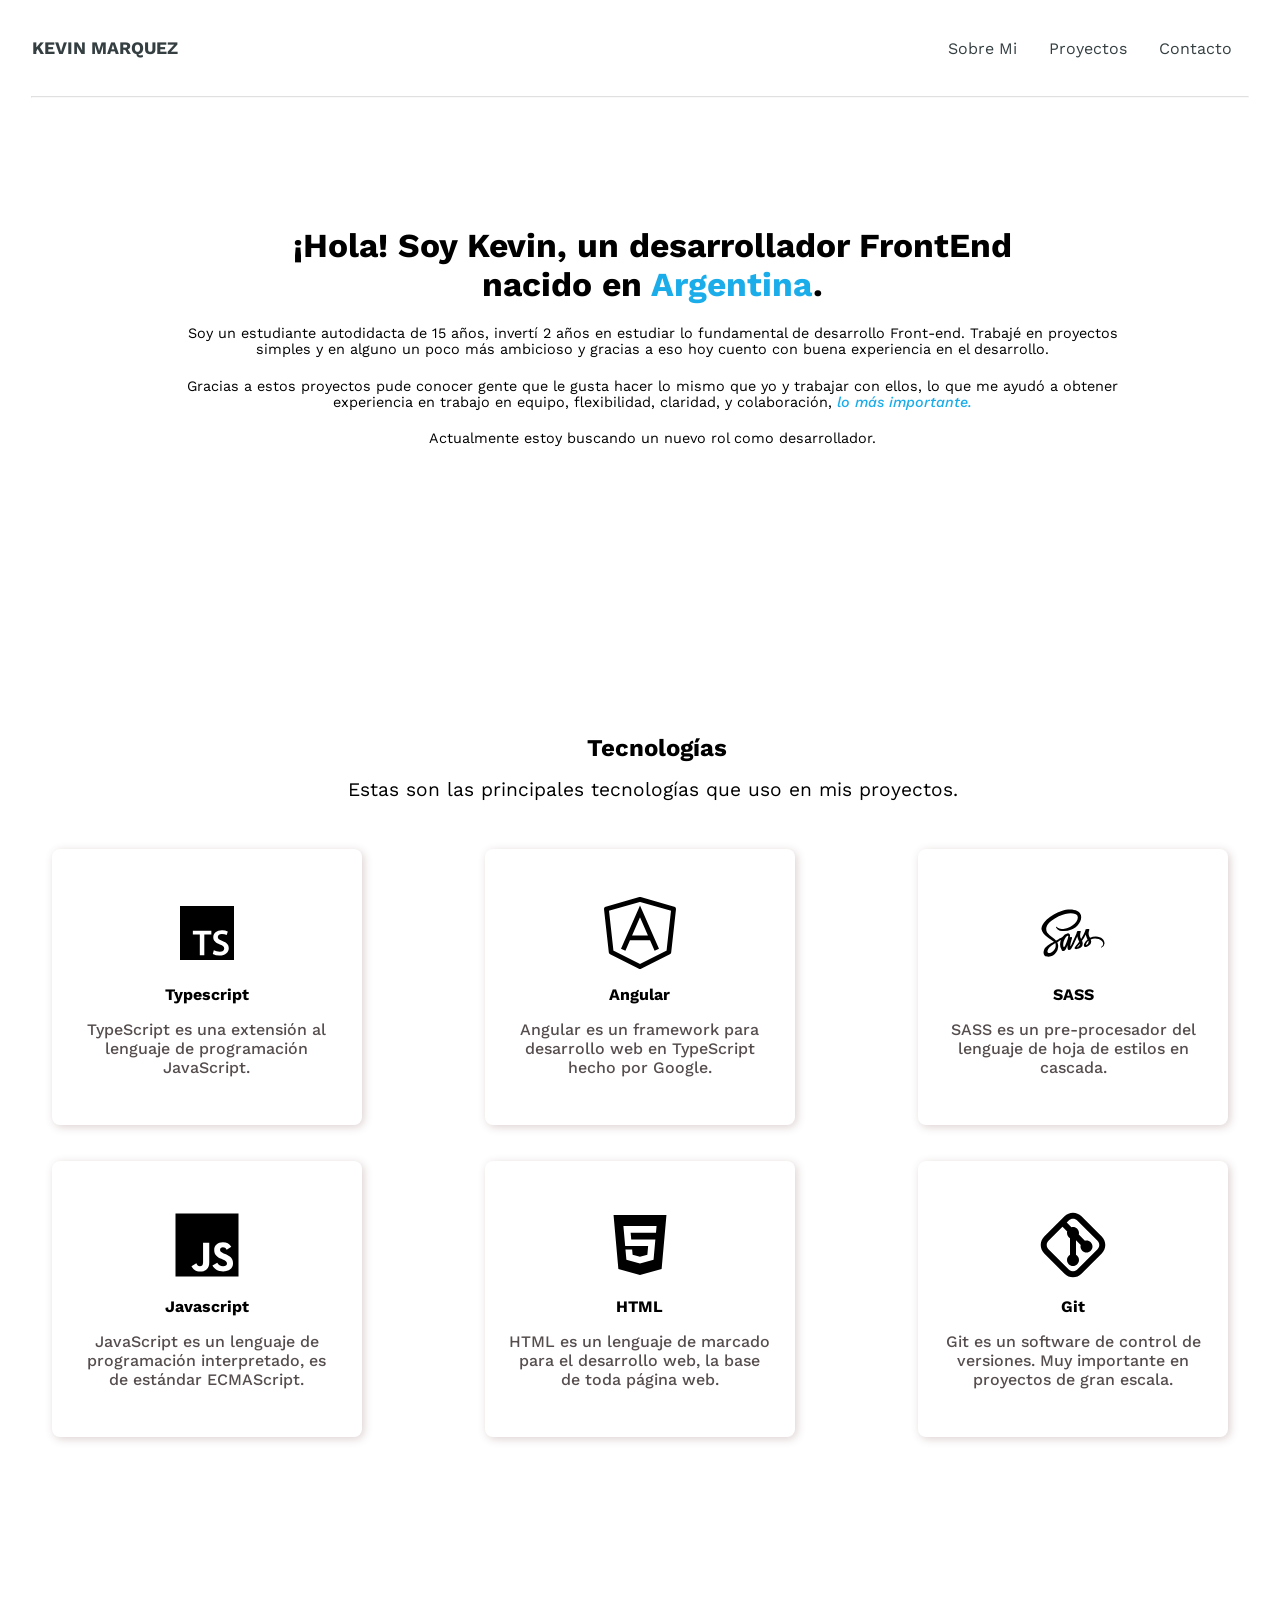
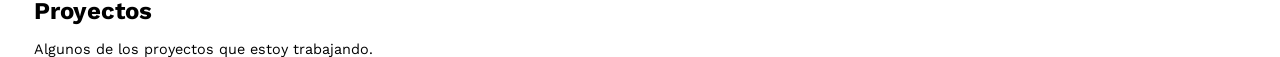
==== index.html @ e6a93d3f "alto portafolio papá" ====
<!DOCTYPE html>
<html lang="en">

<head>
    <meta charset="UTF-8">
    <meta name="viewport" content="width=device-width, initial-scale=1.0">
    <title>KevDev</title>
    <link rel="stylesheet" href="https://cdn.jsdelivr.net/npm/bootstrap-icons@1.11.0/font/bootstrap-icons.css">
    <link rel="preconnect" href="https://fonts.googleapis.com">
    <link rel="preconnect" href="https://fonts.gstatic.com" crossorigin>
    <link rel="preconnect" href="https://fonts.googleapis.com">
    <link rel="preconnect" href="https://fonts.gstatic.com" crossorigin>
    <link href="https://fonts.googleapis.com/css2?family=Work+Sans&display=swap" rel="stylesheet">
    <link rel="stylesheet" href="styles.css">
    <link rel="shortcut icon" href="/Images/KevDev_Favicon.png" type="image/x-icon">
    <script defer src="app.js"></script>
</head>

<body>
    <header>

        <h1>KEVIN MARQUEZ</h1>

        <nav>
            <a href="">Sobre Mi</a>
            <a href="">Proyectos</a>
            <a href="">Contacto</a>

            <i class="bi bi-list" id="menu"></i>
        </nav>
    </header>

    <hr class="linea">

    <section class="seccion" id="sobremi">
        <h1>¡Hola! Soy Kevin, un desarrollador FrontEnd nacido
        en <b>Argentina</b>.
        </h1>

        <p>Soy un estudiante autodidacta de 15 años, invertí 2 años en estudiar lo
        fundamental de desarrollo Front-end. Trabajé en proyectos simples y en alguno
        un poco más ambicioso y gracias a eso hoy cuento con buena experiencia en el desarrollo.
        </p>

        <p>Gracias a estos proyectos pude conocer gente que le gusta hacer lo mismo que yo y
        trabajar con ellos, lo que me ayudó a obtener experiencia en trabajo en equipo, flexibilidad,
        claridad, y colaboración, <b>lo más importante.</b>
        </p>

        <p id="actualmente">Actualmente estoy buscando un nuevo rol como desarrollador.</p>
    </section>

    <section class="seccion" id="tecnologias">

        <h2>Tecnologías</h2>
        <p>Estas son las principales tecnologías que uso en mis proyectos.</p>

        <div class="tecnologias-container">
            <div class="tecnologia">
                <img src="/Images/typescript_logo.svg" alt="Logo de Typescript">
                <h4>Typescript</h4>
                <p>TypeScript es una extensión al lenguaje de programación JavaScript.</p>
            </div>
            <div class="tecnologia">
                <img src="/Images/angular_logo.svg" alt="Logo de Angular">
                <h4>Angular</h4>
                <p>Angular es un framework para desarrollo web en TypeScript hecho por Google.</p>
            </div>
            <div class="tecnologia">
                <img id="sass_logo" src="/Images/sass_logo.svg" alt="Logo de Sass">
                <h4>SASS</h4>
                <p>SASS es un pre-procesador del lenguaje de hoja de estilos en cascada.</p>
            </div>
            <div class="tecnologia">
                <img src="/Images/javascript_logo.svg" alt="Logo de Javascript">
                <h4>Javascript</h4>
                <p>JavaScript es un lenguaje de programación interpretado, es de estándar ECMAScript.</p>
            </div>
            <div class="tecnologia">
                <img src="/Images/html5_logo.svg" alt="Logo de HTML">
                <h4>HTML</h4>
                <p>HTML es un lenguaje de marcado para el desarrollo web, la base de toda página web.</p>
            </div>
            <div class="tecnologia">
                <img src="/Images/git_logo.svg" alt="Logo de GIT">
                <h4>Git</h4>
                <p>Git es un software de control de versiones. Muy importante en proyectos de gran escala.</p>
            </div>
        </div>
    </section>

    <section class="seccion" id="proyectos">

        <h2>Proyectos</h2>
        <p>Algunos de los proyectos que estoy trabajando.</p>

    </section>
</body>

</html>
---- styles.css ----
@import url("https://cdn.jsdelivr.net/npm/bootstrap-icons@1.11.0/font/bootstrap-icons.css");
@import url("https://fonts.googleapis.com/css2?family=Work+Sans&display=swap");
* {
  margin: 0;
  padding: 0;
  box-sizing: content-box;
}

@media screen and (max-width: 320px) {
  header {
    width: 100%;
    background-color: transparent;
    display: flex;
    height: 6rem;
    align-items: center;
  }
  header h1 {
    color: rgb(53, 63, 66);
    font-family: "Work Sans", sans-serif;
    margin-left: 2rem;
    font-size: 1.1rem;
    text-wrap: nowrap;
  }
  header nav {
    display: flex;
    align-items: center;
    margin-left: auto;
    margin-right: auto;
    width: 100%;
    justify-content: right;
  }
  header nav a {
    display: none;
  }
  header nav i {
    color: rgb(53, 63, 66);
    font-size: 2.5rem;
    margin-right: 2rem;
  }
  #sobremi {
    margin-top: 3rem;
  }
  #sobremi #meencanta {
    display: none;
  }
  #sobremi #actualmente {
    display: none;
  }
  #sobremi h1 {
    font-family: "Work Sans", sans-serif;
    font-size: 1.3rem;
    text-align: left;
    padding-left: 0.5rem;
    padding-right: 0.5rem;
    margin-left: 1.6rem;
  }
  #sobremi h1 b {
    color: rgb(27, 172, 234);
  }
  #sobremi p {
    font-family: "Work Sans", sans-serif;
    font-size: 0.9rem;
    padding-top: 1rem;
    margin-left: 1.6rem;
    padding-left: 0.5rem;
    padding-right: 0.5rem;
    text-align: left;
  }
  #sobremi p b {
    font-weight: 500;
    color: rgb(27, 172, 234);
    font-style: italic;
  }
  #tecnologias {
    display: flex;
    flex-direction: column;
    margin-top: 6rem;
  }
  #tecnologias h2 {
    font-family: "Work Sans", sans-serif;
    margin-left: 1.6rem;
    padding-left: 0.5rem;
    margin-top: 4rem;
  }
  #tecnologias p {
    font-family: "Work Sans", sans-serif;
    font-size: 0.9rem;
    padding-top: 1rem;
    margin-left: 1.6rem;
    padding-left: 0.5rem;
    padding-right: 0.5rem;
    text-align: left;
  }
  #tecnologias .tecnologias-container {
    display: grid;
    grid-template-columns: repeat(1, 1fr);
    grid-gap: 20px;
    justify-content: center;
    align-content: center;
    width: 100%;
    margin-top: 2rem;
  }
  #tecnologias .tecnologia {
    display: flex;
    flex-direction: column;
    background-color: rgb(255, 255, 255);
    width: 75%;
    border-radius: 0.5rem;
    margin-left: auto;
    margin-right: auto;
    box-shadow: 2px 2px 10px rgb(221, 209, 209);
    margin-top: 1rem;
  }
  #tecnologias .tecnologia img {
    width: 4.5rem;
    display: flex;
    justify-content: center;
    margin-left: auto;
    margin-right: auto;
    padding-top: 3rem;
  }
  #tecnologias .tecnologia #sass_logo {
    filter: brightness(0);
  }
  #tecnologias .tecnologia p {
    margin: 0;
    padding: 0;
    display: flex;
    padding-top: 1rem;
    text-align: left;
    padding-left: 1.5rem;
    padding-right: 1.5rem;
    padding-bottom: 3rem;
    color: rgb(86, 78, 78);
    font-weight: 500;
  }
  #tecnologias .tecnologia h4 {
    font-family: "Work Sans", sans-serif;
    display: flex;
    justify-content: center;
    padding-top: 1rem;
  }
  #proyectos {
    display: flex;
    flex-direction: column;
    margin-top: 6rem;
  }
  #proyectos h2 {
    font-family: "Work Sans", sans-serif;
    margin-left: 1.6rem;
    padding-left: 0.5rem;
    margin-top: 4rem;
  }
  #proyectos p {
    font-family: "Work Sans", sans-serif;
    font-size: 0.9rem;
    padding-top: 1rem;
    margin-left: 1.6rem;
    padding-left: 0.5rem;
    padding-right: 0.5rem;
    text-align: left;
  }
}
@media screen and (min-width: 321px) and (max-width: 375px) {
  header {
    width: 100%;
    background-color: transparent;
    display: flex;
    height: 6rem;
    align-items: center;
  }
  header h1 {
    color: rgb(53, 63, 66);
    font-family: "Work Sans", sans-serif;
    margin-left: 2rem;
    font-size: 1.1rem;
    text-wrap: nowrap;
  }
  header nav {
    display: flex;
    align-items: center;
    margin-left: auto;
    margin-right: auto;
    width: 100%;
    justify-content: right;
  }
  header nav a {
    display: none;
  }
  header nav i {
    color: rgb(53, 63, 66);
    font-size: 2.5rem;
    margin-right: 2rem;
  }
  #sobremi {
    margin-top: 2rem;
  }
  #sobremi #meencanta {
    display: none;
  }
  #sobremi #actualmente {
    display: flex;
    flex-direction: column;
  }
  #sobremi #actualmente a {
    color: rgb(27, 172, 234);
    padding-top: 1rem;
  }
  #sobremi h1 {
    font-family: "Work Sans", sans-serif;
    font-size: 1.5rem;
    text-align: left;
    padding-left: 0.5rem;
    padding-right: 0.5rem;
    margin-left: 1.6rem;
  }
  #sobremi h1 b {
    color: rgb(27, 172, 234);
  }
  #sobremi p {
    font-family: "Work Sans", sans-serif;
    font-size: 0.9rem;
    padding-top: 1rem;
    margin-left: 1.6rem;
    padding-left: 0.5rem;
    padding-right: 0.5rem;
    text-align: left;
  }
  #sobremi p b {
    font-weight: 500;
    color: rgb(27, 172, 234);
    font-style: italic;
  }
  #tecnologias {
    display: flex;
    flex-direction: column;
    margin-top: 6rem;
  }
  #tecnologias h2 {
    font-family: "Work Sans", sans-serif;
    margin-left: 1.6rem;
    padding-left: 0.5rem;
    margin-top: 4rem;
  }
  #tecnologias p {
    font-family: "Work Sans", sans-serif;
    font-size: 0.9rem;
    padding-top: 1rem;
    margin-left: 1.6rem;
    padding-left: 0.5rem;
    padding-right: 0.5rem;
    text-align: left;
  }
  #tecnologias .tecnologias-container {
    display: grid;
    grid-template-columns: repeat(1, 1fr);
    grid-gap: 20px;
    justify-content: center;
    align-content: center;
    width: 100%;
    margin-top: 2rem;
  }
  #tecnologias .tecnologia {
    display: flex;
    flex-direction: column;
    background-color: rgb(255, 255, 255);
    width: 75%;
    border-radius: 0.5rem;
    margin-left: auto;
    margin-right: auto;
    box-shadow: 2px 2px 10px rgb(221, 209, 209);
    margin-top: 1rem;
  }
  #tecnologias .tecnologia img {
    width: 4.5rem;
    display: flex;
    justify-content: center;
    margin-left: auto;
    margin-right: auto;
    padding-top: 3rem;
  }
  #tecnologias .tecnologia #sass_logo {
    filter: brightness(0);
  }
  #tecnologias .tecnologia p {
    margin: 0;
    padding: 0;
    display: flex;
    padding-top: 1rem;
    text-align: left;
    padding-left: 1.5rem;
    padding-right: 1.5rem;
    padding-bottom: 3rem;
    color: rgb(86, 78, 78);
    font-weight: 500;
  }
  #tecnologias .tecnologia h4 {
    font-family: "Work Sans", sans-serif;
    display: flex;
    justify-content: center;
    padding-top: 1rem;
  }
  #proyectos {
    display: flex;
    flex-direction: column;
    margin-top: 6rem;
  }
  #proyectos h2 {
    font-family: "Work Sans", sans-serif;
    margin-left: 1.6rem;
    padding-left: 0.5rem;
    margin-top: 4rem;
  }
  #proyectos p {
    font-family: "Work Sans", sans-serif;
    font-size: 0.9rem;
    padding-top: 1rem;
    margin-left: 1.6rem;
    padding-left: 0.5rem;
    padding-right: 0.5rem;
    text-align: left;
  }
}
@media screen and (min-width: 376px) and (max-width: 425px) {
  header {
    width: 100%;
    background-color: transparent;
    display: flex;
    height: 6rem;
    align-items: center;
  }
  header h1 {
    color: rgb(53, 63, 66);
    font-family: "Work Sans", sans-serif;
    margin-left: 2rem;
    font-size: 1.1rem;
    text-wrap: nowrap;
  }
  header nav {
    display: flex;
    align-items: center;
    margin-left: auto;
    margin-right: auto;
    width: 100%;
    justify-content: right;
  }
  header nav a {
    display: none;
  }
  header nav i {
    color: rgb(53, 63, 66);
    font-size: 2.5rem;
    margin-right: 2rem;
  }
  #sobremi {
    margin-top: 2.2rem;
  }
  #sobremi #meencanta {
    display: none;
  }
  #sobremi #actualmente {
    display: flex;
    flex-direction: column;
  }
  #sobremi #actualmente a {
    color: rgb(27, 172, 234);
    padding-top: 1rem;
  }
  #sobremi h1 {
    font-family: "Work Sans", sans-serif;
    font-size: 1.7rem;
    text-align: left;
    padding-left: 0.5rem;
    padding-right: 0.5rem;
    margin-left: 1.6rem;
  }
  #sobremi h1 b {
    color: rgb(27, 172, 234);
  }
  #sobremi p {
    font-family: "Work Sans", sans-serif;
    font-size: 0.9rem;
    padding-top: 1rem;
    margin-left: 1.6rem;
    padding-left: 0.5rem;
    padding-right: 0.5rem;
    text-align: left;
  }
  #sobremi p b {
    font-weight: 500;
    color: rgb(27, 172, 234);
    font-style: italic;
  }
  #tecnologias {
    display: flex;
    flex-direction: column;
    margin-top: 6rem;
  }
  #tecnologias h2 {
    font-family: "Work Sans", sans-serif;
    margin-left: 1.6rem;
    padding-left: 0.5rem;
    margin-top: 4rem;
  }
  #tecnologias p {
    font-family: "Work Sans", sans-serif;
    font-size: 0.9rem;
    padding-top: 1rem;
    margin-left: 1.6rem;
    padding-left: 0.5rem;
    padding-right: 0.5rem;
    text-align: left;
  }
  #tecnologias .tecnologias-container {
    display: grid;
    grid-template-columns: repeat(1, 1fr);
    grid-gap: 20px;
    justify-content: center;
    align-content: center;
    width: 100%;
    margin-top: 2rem;
  }
  #tecnologias .tecnologia {
    display: flex;
    flex-direction: column;
    background-color: rgb(255, 255, 255);
    width: 75%;
    border-radius: 0.5rem;
    margin-left: auto;
    margin-right: auto;
    box-shadow: 2px 2px 10px rgb(221, 209, 209);
    margin-top: 1rem;
  }
  #tecnologias .tecnologia img {
    width: 4.5rem;
    display: flex;
    justify-content: center;
    margin-left: auto;
    margin-right: auto;
    padding-top: 3rem;
  }
  #tecnologias .tecnologia #sass_logo {
    filter: brightness(0);
  }
  #tecnologias .tecnologia p {
    margin: 0;
    padding: 0;
    display: flex;
    padding-top: 1rem;
    text-align: left;
    padding-left: 1.5rem;
    padding-right: 1.5rem;
    padding-bottom: 3rem;
    color: rgb(86, 78, 78);
    font-weight: 500;
  }
  #tecnologias .tecnologia h4 {
    font-family: "Work Sans", sans-serif;
    display: flex;
    justify-content: center;
    padding-top: 1rem;
  }
  #proyectos {
    display: flex;
    flex-direction: column;
    margin-top: 6rem;
  }
  #proyectos h2 {
    font-family: "Work Sans", sans-serif;
    margin-left: 1.6rem;
    padding-left: 0.5rem;
    margin-top: 4rem;
  }
  #proyectos p {
    font-family: "Work Sans", sans-serif;
    font-size: 0.9rem;
    padding-top: 1rem;
    margin-left: 1.6rem;
    padding-left: 0.5rem;
    padding-right: 0.5rem;
    text-align: left;
  }
}
@media screen and (min-width: 426px) and (max-width: 768px) {
  header {
    width: 100%;
    background-color: transparent;
    display: flex;
    height: 6rem;
    align-items: center;
  }
  header h1 {
    color: rgb(53, 63, 66);
    font-family: "Work Sans", sans-serif;
    margin-left: 2rem;
    font-size: 1.1rem;
    text-wrap: nowrap;
  }
  header nav {
    display: flex;
    align-items: center;
    margin-left: auto;
    margin-right: auto;
    width: 100%;
    justify-content: right;
    padding-right: 2rem;
  }
  header nav a {
    display: flex;
    color: rgb(53, 63, 66);
    font-family: "Work Sans", sans-serif;
    text-decoration: none;
    margin-left: 1rem;
    margin-right: 1rem;
    font-size: 1rem;
  }
  header nav i {
    display: none;
  }
  #sobremi {
    margin-top: 4rem;
  }
  #sobremi #meencanta {
    display: flex;
  }
  #sobremi #meencanta b {
    padding-left: 0.4rem;
    padding-right: 0.4rem;
  }
  #sobremi #actualmente {
    display: flex;
    flex-direction: column;
  }
  #sobremi #actualmente a {
    color: rgb(27, 172, 234);
    padding-top: 1rem;
  }
  #sobremi h1 {
    font-family: "Work Sans", sans-serif;
    font-size: 1.9rem;
    text-align: left;
    padding-left: 0.5rem;
    padding-right: 0.5rem;
    margin-left: 1.6rem;
  }
  #sobremi h1 b {
    color: rgb(27, 172, 234);
  }
  #sobremi p {
    font-family: "Work Sans", sans-serif;
    font-size: 0.95rem;
    padding-top: 1.3rem;
    margin-left: 1.6rem;
    padding-left: 0.5rem;
    padding-right: 1rem;
    text-align: left;
  }
  #sobremi p b {
    font-weight: 500;
    color: rgb(27, 172, 234);
    font-style: italic;
  }
  #tecnologias {
    display: flex;
    flex-direction: column;
    margin-top: 6rem;
  }
  #tecnologias h2 {
    font-family: "Work Sans", sans-serif;
    margin-left: 1.6rem;
    padding-left: 0.5rem;
    margin-top: 4rem;
    display: flex;
    justify-content: center;
  }
  #tecnologias p {
    font-family: "Work Sans", sans-serif;
    font-size: 0.9rem;
    padding-top: 1rem;
    margin-left: 1.6rem;
    padding-left: 0.5rem;
    padding-right: 0.5rem;
    display: flex;
    justify-content: center;
  }
  #tecnologias .tecnologias-container {
    display: grid;
    grid-template-columns: repeat(2, 1fr);
    grid-gap: 20px;
    justify-content: center;
    align-content: center;
    width: 100%;
    margin-top: 2rem;
  }
  #tecnologias .tecnologia {
    display: flex;
    flex-direction: column;
    background-color: rgb(255, 255, 255);
    width: 75%;
    border-radius: 0.5rem;
    margin-left: auto;
    margin-right: auto;
    box-shadow: 2px 2px 10px rgb(221, 209, 209);
    margin-top: 1rem;
  }
  #tecnologias .tecnologia img {
    width: 4.5rem;
    display: flex;
    justify-content: center;
    margin-left: auto;
    margin-right: auto;
    padding-top: 3rem;
  }
  #tecnologias .tecnologia #sass_logo {
    filter: brightness(0);
  }
  #tecnologias .tecnologia p {
    margin: 0;
    padding: 0;
    display: flex;
    padding-top: 1rem;
    text-align: left;
    padding-left: 1.5rem;
    padding-right: 1.5rem;
    padding-bottom: 3rem;
    color: rgb(86, 78, 78);
    font-weight: 500;
  }
  #tecnologias .tecnologia h4 {
    font-family: "Work Sans", sans-serif;
    display: flex;
    justify-content: center;
    padding-top: 1rem;
  }
  #proyectos {
    display: flex;
    flex-direction: column;
    margin-top: 6rem;
  }
  #proyectos h2 {
    font-family: "Work Sans", sans-serif;
    margin-left: 1.6rem;
    padding-left: 0.5rem;
    margin-top: 4rem;
  }
  #proyectos p {
    font-family: "Work Sans", sans-serif;
    font-size: 0.9rem;
    padding-top: 1rem;
    margin-left: 1.6rem;
    padding-left: 0.5rem;
    padding-right: 0.5rem;
    text-align: left;
  }
}
@media screen and (min-width: 769px) and (max-width: 1024px) {
  header {
    width: 100%;
    background-color: transparent;
    display: flex;
    height: 6rem;
    align-items: center;
  }
  header h1 {
    color: rgb(53, 63, 66);
    font-family: "Work Sans", sans-serif;
    margin-left: 2rem;
    font-size: 1.1rem;
    text-wrap: nowrap;
  }
  header nav {
    display: flex;
    align-items: center;
    margin-left: auto;
    margin-right: auto;
    width: 100%;
    justify-content: right;
    padding-right: 2rem;
  }
  header nav a {
    display: flex;
    color: rgb(53, 63, 66);
    font-family: "Work Sans", sans-serif;
    text-decoration: none;
    margin-left: 1rem;
    margin-right: 1rem;
    font-size: 1rem;
  }
  header nav i {
    display: none;
  }
  #sobremi {
    margin-top: 4rem;
  }
  #sobremi #meencanta {
    display: flex;
  }
  #sobremi #meencanta b {
    padding-left: 0.4rem;
    padding-right: 0.4rem;
  }
  #sobremi #actualmente {
    display: flex;
    flex-direction: column;
  }
  #sobremi #actualmente a {
    color: rgb(27, 172, 234);
    padding-top: 1rem;
  }
  #sobremi h1 {
    font-family: "Work Sans", sans-serif;
    font-size: 2.4rem;
    text-align: left;
    padding-left: 0.5rem;
    padding-right: 0.5rem;
    margin-left: 1.6rem;
  }
  #sobremi h1 b {
    color: rgb(27, 172, 234);
  }
  #sobremi p {
    font-family: "Work Sans", sans-serif;
    font-size: 1rem;
    padding-top: 1.3rem;
    margin-left: 1.6rem;
    padding-left: 0.5rem;
    padding-right: 1rem;
    text-align: left;
  }
  #sobremi p b {
    font-weight: 500;
    color: rgb(27, 172, 234);
    font-style: italic;
  }
  #tecnologias {
    display: flex;
    flex-direction: column;
    margin-top: 6rem;
  }
  #tecnologias h2 {
    font-family: "Work Sans", sans-serif;
    margin-left: 1.6rem;
    padding-left: 0.5rem;
    margin-top: 4rem;
    display: flex;
    justify-content: center;
  }
  #tecnologias p {
    font-family: "Work Sans", sans-serif;
    font-size: 1.2rem;
    padding-top: 1rem;
    margin-left: 1.6rem;
    padding-left: 0.5rem;
    padding-right: 0.5rem;
    display: flex;
    justify-content: center;
  }
  #tecnologias .tecnologias-container {
    display: grid;
    grid-template-columns: repeat(3, 1fr);
    grid-gap: 20px;
    justify-content: center;
    align-content: center;
    width: 100%;
    margin-top: 2rem;
  }
  #tecnologias .tecnologia {
    display: flex;
    flex-direction: column;
    background-color: rgb(255, 255, 255);
    width: 75%;
    border-radius: 0.5rem;
    margin-left: auto;
    margin-right: auto;
    box-shadow: 2px 2px 10px rgb(221, 209, 209);
    margin-top: 1rem;
  }
  #tecnologias .tecnologia img {
    width: 4.5rem;
    display: flex;
    justify-content: center;
    margin-left: auto;
    margin-right: auto;
    padding-top: 3rem;
  }
  #tecnologias .tecnologia #sass_logo {
    filter: brightness(0);
  }
  #tecnologias .tecnologia p {
    margin: 0;
    padding: 0;
    display: flex;
    padding-top: 1rem;
    text-align: center;
    padding-left: 1.5rem;
    padding-right: 1.5rem;
    font-size: 1rem;
    padding-bottom: 3rem;
    color: rgb(86, 78, 78);
    font-weight: 500;
  }
  #tecnologias .tecnologia h4 {
    font-family: "Work Sans", sans-serif;
    display: flex;
    justify-content: center;
    padding-top: 1rem;
  }
  #proyectos {
    display: flex;
    flex-direction: column;
    margin-top: 6rem;
  }
  #proyectos h2 {
    font-family: "Work Sans", sans-serif;
    margin-left: 1.6rem;
    padding-left: 0.5rem;
    margin-top: 4rem;
  }
  #proyectos p {
    font-family: "Work Sans", sans-serif;
    font-size: 0.9rem;
    padding-top: 1rem;
    margin-left: 1.6rem;
    padding-left: 0.5rem;
    padding-right: 0.5rem;
    text-align: left;
  }
}
@media screen and (min-width: 1025px) and (max-width: 1440px) {
  header {
    width: 100%;
    background-color: transparent;
    display: flex;
    height: 6rem;
    align-items: center;
  }
  header h1 {
    color: rgb(53, 63, 66);
    font-family: "Work Sans", sans-serif;
    margin-left: 2rem;
    font-size: 1.1rem;
    text-wrap: nowrap;
  }
  header nav {
    display: flex;
    align-items: center;
    margin-left: auto;
    margin-right: auto;
    width: 100%;
    justify-content: right;
    padding-right: 2rem;
  }
  header nav a {
    display: flex;
    color: rgb(53, 63, 66);
    font-family: "Work Sans", sans-serif;
    text-decoration: none;
    margin-left: 1rem;
    margin-right: 1rem;
    font-size: 1rem;
  }
  header nav i {
    display: none;
  }
  .linea {
    width: 95%;
    margin-left: auto;
    margin-right: auto;
    background-color: rgb(53, 63, 66);
    height: 0.005rem;
    opacity: 0.3;
  }
  #sobremi {
    margin-top: 8rem;
  }
  #sobremi #meencanta b {
    padding-left: 0.2rem;
    padding-right: 0.4rem;
  }
  #sobremi #actualmente {
    display: flex;
    flex-direction: column;
  }
  #sobremi #actualmente a {
    color: rgb(27, 172, 234);
    padding-top: 1rem;
  }
  #sobremi h1 {
    font-family: "Work Sans", sans-serif;
    font-size: 2.1rem;
    text-align: center;
    padding-left: 15rem;
    padding-right: 15rem;
    margin-left: 1.6rem;
  }
  #sobremi h1 b {
    color: rgb(27, 172, 234);
  }
  #sobremi p {
    font-family: "Work Sans", sans-serif;
    font-size: 0.9rem;
    padding-top: 1.3rem;
    margin-left: 1.6rem;
    padding-left: 10rem;
    padding-right: 10rem;
    text-align: center;
  }
  #sobremi p b {
    font-weight: 500;
    color: rgb(27, 172, 234);
    font-style: italic;
  }
  #tecnologias {
    display: flex;
    flex-direction: column;
    margin-top: 14rem;
  }
  #tecnologias h2 {
    font-family: "Work Sans", sans-serif;
    margin-left: 1.6rem;
    padding-left: 0.5rem;
    margin-top: 4rem;
    display: flex;
    justify-content: center;
  }
  #tecnologias p {
    font-family: "Work Sans", sans-serif;
    font-size: 1.2rem;
    padding-top: 1rem;
    margin-left: 1.6rem;
    padding-left: 0.5rem;
    padding-right: 0.5rem;
    display: flex;
    justify-content: center;
  }
  #tecnologias .tecnologias-container {
    display: grid;
    grid-template-columns: repeat(3, 1fr);
    grid-gap: 20px;
    justify-content: center;
    align-content: center;
    width: 100%;
    margin-top: 2rem;
  }
  #tecnologias .tecnologia {
    display: flex;
    flex-direction: column;
    background-color: rgb(255, 255, 255);
    width: 75%;
    border-radius: 0.5rem;
    margin-left: auto;
    margin-right: auto;
    box-shadow: 2px 2px 10px rgb(221, 209, 209);
    margin-top: 1rem;
    transition: all ease-in-out 250ms;
  }
  #tecnologias .tecnologia img {
    width: 4.5rem;
    display: flex;
    justify-content: center;
    margin-left: auto;
    margin-right: auto;
    padding-top: 3rem;
  }
  #tecnologias .tecnologia #sass_logo {
    filter: brightness(0);
  }
  #tecnologias .tecnologia p {
    margin: 0;
    padding: 0;
    display: flex;
    padding-top: 1rem;
    text-align: center;
    padding-left: 1.5rem;
    padding-right: 1.5rem;
    font-size: 1rem;
    padding-bottom: 3rem;
    color: rgb(86, 78, 78);
    font-weight: 500;
  }
  #tecnologias .tecnologia h4 {
    font-family: "Work Sans", sans-serif;
    display: flex;
    justify-content: center;
    padding-top: 1rem;
  }
  #tecnologias .tecnologia:hover {
    cursor: pointer;
    transition: all ease-in-out 250ms;
    transform: scale(1.05);
  }
  #proyectos {
    display: flex;
    flex-direction: column;
    margin-top: 6rem;
  }
  #proyectos h2 {
    font-family: "Work Sans", sans-serif;
    margin-left: 1.6rem;
    padding-left: 0.5rem;
    margin-top: 4rem;
  }
  #proyectos p {
    font-family: "Work Sans", sans-serif;
    font-size: 0.9rem;
    padding-top: 1rem;
    margin-left: 1.6rem;
    padding-left: 0.5rem;
    padding-right: 0.5rem;
    text-align: left;
  }
}
@media screen and (min-width: 1441px) {
  header {
    width: 100%;
    background-color: transparent;
    display: flex;
    height: 6rem;
    align-items: center;
  }
  header h1 {
    color: rgb(53, 63, 66);
    font-family: "Work Sans", sans-serif;
    margin-left: 2rem;
    font-size: 1.1rem;
    text-wrap: nowrap;
  }
  header nav {
    display: flex;
    align-items: center;
    margin-left: auto;
    margin-right: auto;
    width: 100%;
    justify-content: right;
    padding-right: 2rem;
  }
  header nav a {
    display: flex;
    color: rgb(53, 63, 66);
    font-family: "Work Sans", sans-serif;
    text-decoration: none;
    margin-left: 1rem;
    margin-right: 1rem;
    font-size: 1rem;
  }
  header nav i {
    display: none;
  }
  #sobremi {
    margin-top: 9rem;
  }
  #sobremi #meencanta b {
    padding-left: 0.2rem;
    padding-right: 0.4rem;
  }
  #sobremi #actualmente {
    display: flex;
    flex-direction: column;
  }
  #sobremi #actualmente a {
    color: rgb(27, 172, 234);
    padding-top: 1rem;
  }
  #sobremi h1 {
    font-family: "Work Sans", sans-serif;
    font-size: 2.1rem;
    text-align: center;
    padding-left: 15rem;
    padding-right: 15rem;
    margin-left: 1.6rem;
  }
  #sobremi h1 b {
    color: rgb(27, 172, 234);
  }
  #sobremi p {
    font-family: "Work Sans", sans-serif;
    font-size: 1rem;
    padding-top: 1.3rem;
    margin-left: 1.6rem;
    padding-left: 10rem;
    padding-right: 10rem;
    text-align: center;
  }
  #sobremi p b {
    font-weight: 500;
    color: rgb(27, 172, 234);
    font-style: italic;
  }
}
header nav a {
  transition: all ease-in-out 200ms;
}
header nav a:hover {
  cursor: pointer;
  transition: all ease-in-out 200ms;
  transform: scale(1.05);
}

/*# sourceMappingURL=styles.css.map */
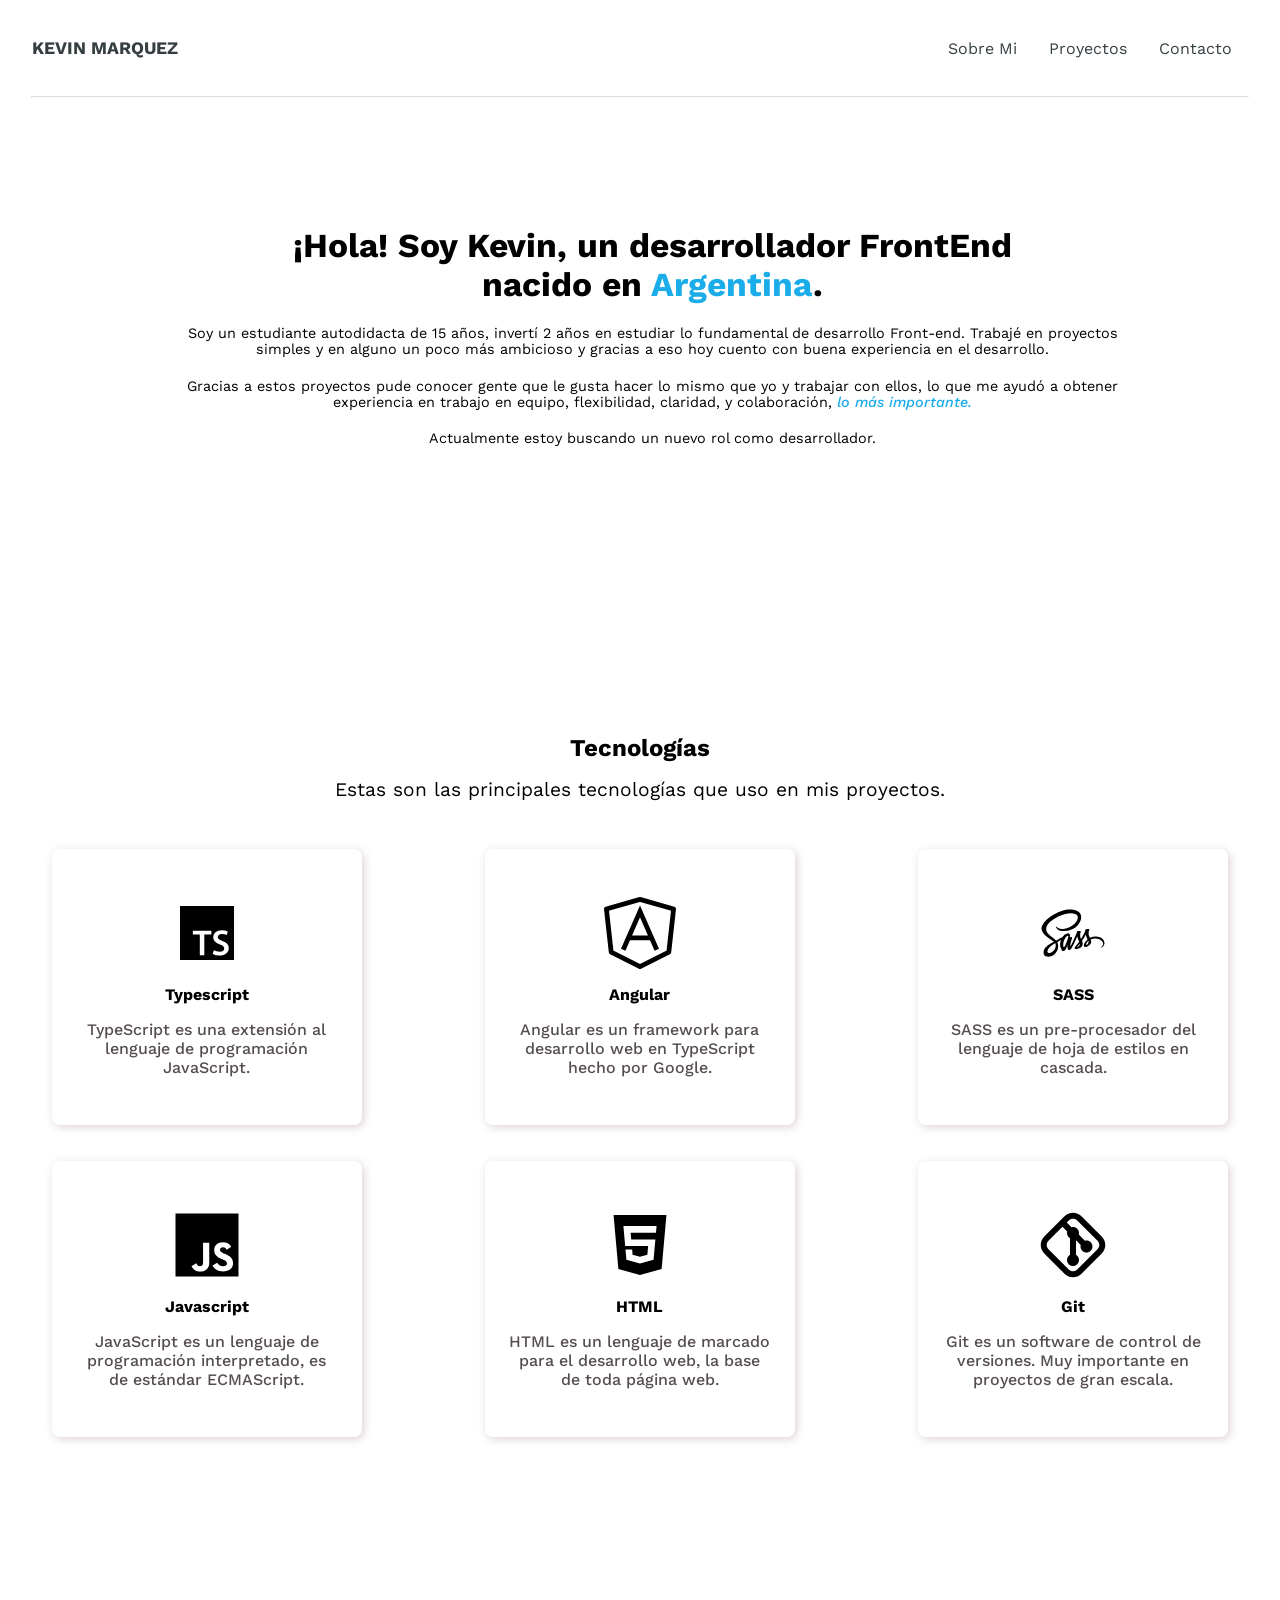
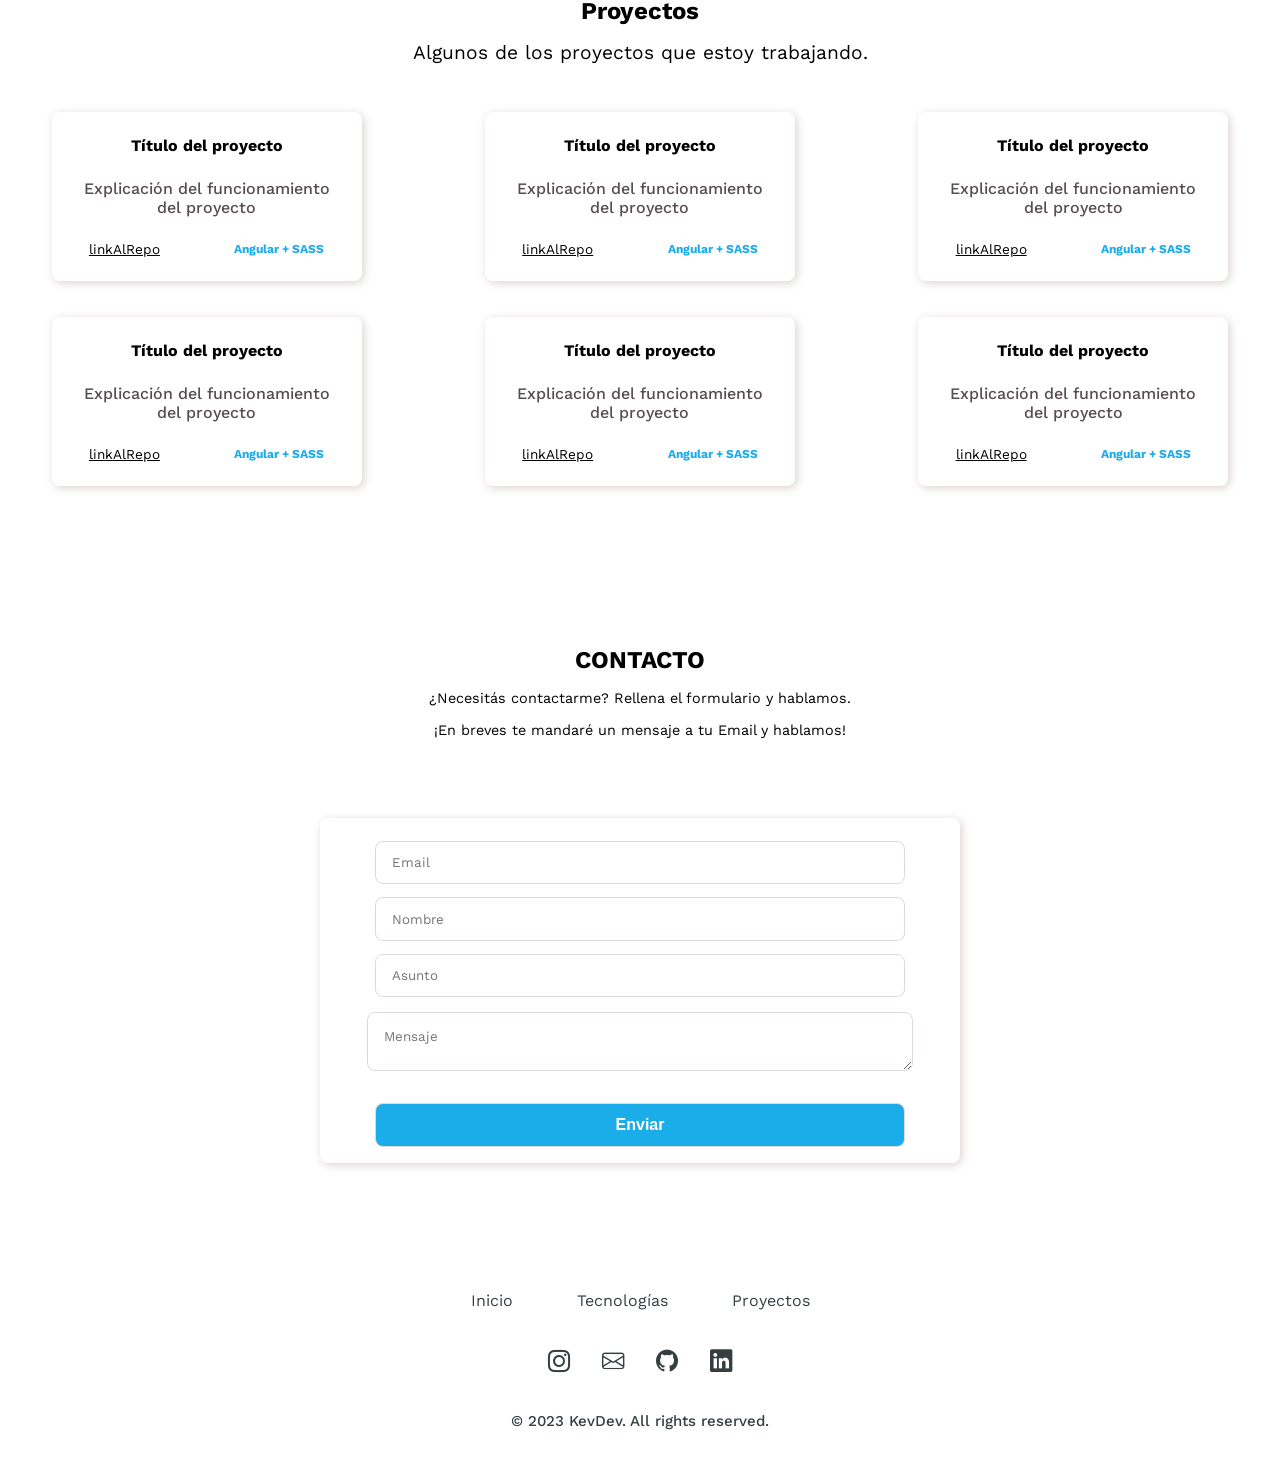
==== commit c3a5821b: "q" ====
--- a/index.html
+++ b/index.html
@@ -17,7 +17,7 @@
 </head>
 
 <body>
-    <header>
+    <header id="header">
 
         <h1>KEVIN MARQUEZ</h1>
 
@@ -94,7 +94,113 @@
         <h2>Proyectos</h2>
         <p>Algunos de los proyectos que estoy trabajando.</p>
 
-    </section>
+        <div class="proyectos-container">
+
+            <div class="proyecto proyecto1">
+                <img src="https://upload.wikimedia.org/wikipedia/commons/thumb/3/3f/Placeholder_view_vector.svg/681px-Placeholder_view_vector.svg.png" alt="">
+                <h4>Título del proyecto</h4>
+                <p>Explicación del funcionamiento del proyecto</p>
+                <div class="links-container">
+                    <a href="">linkAlRepo</a>
+
+                    <h6>Angular + SASS</h6>
+                </div>
+            </div>
+
+            <div class="proyecto">
+                <img src="https://upload.wikimedia.org/wikipedia/commons/thumb/3/3f/Placeholder_view_vector.svg/681px-Placeholder_view_vector.svg.png" alt="">
+                <h4>Título del proyecto</h4>
+                <p>Explicación del funcionamiento del proyecto</p>
+                <div class="links-container">
+                    <a href="">linkAlRepo</a>
+
+                    <h6>Angular + SASS</h6>
+                </div>
+            </div>
+
+            <div class="proyecto">
+                <img src="https://upload.wikimedia.org/wikipedia/commons/thumb/3/3f/Placeholder_view_vector.svg/681px-Placeholder_view_vector.svg.png" alt="">
+                <h4>Título del proyecto</h4>
+                <p>Explicación del funcionamiento del proyecto</p>
+                <div class="links-container">
+                    <a href="">linkAlRepo</a>
+
+                    <h6>Angular + SASS</h6>
+                </div>
+            </div>
+
+            <div class="proyecto">
+                <img src="https://upload.wikimedia.org/wikipedia/commons/thumb/3/3f/Placeholder_view_vector.svg/681px-Placeholder_view_vector.svg.png" alt="">
+                <h4>Título del proyecto</h4>
+                <p>Explicación del funcionamiento del proyecto</p>
+                <div class="links-container">
+                    <a href="">linkAlRepo</a>
+
+                    <h6>Angular + SASS</h6>
+                </div>
+            </div>
+
+            <div class="proyecto">
+                <img src="https://upload.wikimedia.org/wikipedia/commons/thumb/3/3f/Placeholder_view_vector.svg/681px-Placeholder_view_vector.svg.png" alt="">
+                <h4>Título del proyecto</h4>
+                <p>Explicación del funcionamiento del proyecto</p>
+                <div class="links-container">
+                    <a href="">linkAlRepo</a>
+
+                    <h6>Angular + SASS</h6>
+                </div>
+            </div>
+
+            <div class="proyecto">
+                <img src="https://upload.wikimedia.org/wikipedia/commons/thumb/3/3f/Placeholder_view_vector.svg/681px-Placeholder_view_vector.svg.png" alt="">
+                <h4>Título del proyecto</h4>
+                <p>Explicación del funcionamiento del proyecto</p>
+                <div class="links-container">
+                    <a href="">linkAlRepo</a>
+
+                    <h6>Angular + SASS</h6>
+                </div>
+            </div>
+        </div>
+
+    </section>
+
+    <section class="seccion" id="contacto">
+        <div class="izq">
+            <h2>CONTACTO</h2>
+
+            <p>¿Necesitás contactarme? Rellena el formulario y hablamos.</p>
+            <p>¡En breves te mandaré un mensaje a tu Email y hablamos!</p>
+        </div>
+
+        <div class="der">
+            <form id="form">
+                <input type="email" id="email" placeholder="Email">
+                <input type="text" id="nombre" placeholder="Nombre">
+                <input type="text" id="asunto" placeholder="Asunto">
+                <!-- <input type="text" id="mensaje" placeholder="Mensaje"> -->
+                <textarea id="mensaje" placeholder="Mensaje"></textarea>
+                <button id="enviar">Enviar</button>
+            </form>
+        </div>
+    </section>
+
+    <footer>
+        <div class="arriba">
+            <a href="#header">Inicio</a>
+            <a href="#tecnologias">Tecnologías</a>
+            <a href="#proyectos">Proyectos</a>
+        </div>
+        <div class="medio">
+            <a href=""><i class="bi bi-instagram"></i></a>
+            <a href=""><i class="bi bi-envelope"></i></a>
+            <a href=""><i class="bi bi-github"></i></a>
+            <a href=""><i class="bi bi-linkedin"></i></a>
+        </div>
+        <div class="abajo">
+            <h5>&copy; 2023 KevDev. All rights reserved.</h5>
+        </div>
+    </footer>
 </body>
 
 </html>
--- a/styles.css
+++ b/styles.css
@@ -4,6 +4,7 @@
   margin: 0;
   padding: 0;
   box-sizing: content-box;
+  scroll-behavior: smooth;
 }
 
 @media screen and (max-width: 320px) {
@@ -78,18 +79,18 @@
   }
   #tecnologias h2 {
     font-family: "Work Sans", sans-serif;
-    margin-left: 1.6rem;
-    padding-left: 0.5rem;
     margin-top: 4rem;
+    display: flex;
+    justify-content: center;
   }
   #tecnologias p {
     font-family: "Work Sans", sans-serif;
     font-size: 0.9rem;
     padding-top: 1rem;
-    margin-left: 1.6rem;
-    padding-left: 0.5rem;
-    padding-right: 0.5rem;
-    text-align: left;
+    padding-left: 1rem;
+    padding-right: 1rem;
+    text-align: center;
+    justify-content: center;
   }
   #tecnologias .tecnologias-container {
     display: grid;
@@ -147,18 +148,198 @@
   }
   #proyectos h2 {
     font-family: "Work Sans", sans-serif;
-    margin-left: 1.6rem;
-    padding-left: 0.5rem;
     margin-top: 4rem;
+    display: flex;
+    justify-content: center;
   }
   #proyectos p {
     font-family: "Work Sans", sans-serif;
     font-size: 0.9rem;
     padding-top: 1rem;
-    margin-left: 1.6rem;
+    padding-left: 1rem;
+    padding-right: 1rem;
+    text-align: center;
+  }
+  #proyectos .proyectos-container {
+    display: grid;
+    grid-template-columns: repeat(1, 1fr);
+    grid-gap: 20px;
+    justify-content: center;
+    align-content: center;
+    width: 100%;
+    margin-top: 2rem;
+  }
+  #proyectos .proyecto {
+    display: flex;
+    flex-direction: column;
+    background-color: rgb(255, 255, 255);
+    width: 75%;
+    border-radius: 0.5rem;
+    margin-left: auto;
+    margin-right: auto;
+    box-shadow: 2px 2px 10px rgb(221, 209, 209);
+    margin-top: 1rem;
+  }
+  #proyectos .proyecto img {
+    width: 100%;
+    border-top-left-radius: 0.5rem;
+    border-top-right-radius: 0.5rem;
+  }
+  #proyectos .proyecto p {
+    margin: 0;
+    padding: 0;
+    display: flex;
+    padding-top: 1.5rem;
+    text-align: center;
+    padding-left: 1.2rem;
+    padding-right: 1.2rem;
+    padding-bottom: 1.5rem;
+    color: rgb(86, 78, 78);
+    font-weight: 500;
+  }
+  #proyectos .proyecto h4 {
+    font-family: "Work Sans", sans-serif;
+    display: flex;
+    justify-content: center;
+    padding-top: 1.5rem;
+  }
+  #proyectos .proyecto .links-container {
+    display: flex;
+    align-items: center;
+    justify-content: space-around;
+    padding-bottom: 1.5rem;
+  }
+  #proyectos .proyecto .links-container a {
+    font-family: "Work Sans", sans-serif;
+    font-size: 0.85rem;
+    color: black;
+    text-decoration: underline;
+  }
+  #proyectos .proyecto .links-container h6 {
+    font-family: "Work Sans", sans-serif;
+    font-size: 0.75rem;
+  }
+  #contacto {
+    display: flex;
+    flex-direction: column;
+    margin-top: 6rem;
+  }
+  #contacto .izq h2 {
+    font-family: "Work Sans", sans-serif;
+    margin-top: 4rem;
+    display: flex;
+    justify-content: center;
+  }
+  #contacto .izq p {
+    font-family: "Work Sans", sans-serif;
+    font-size: 0.9rem;
+    padding-top: 1rem;
+    padding-left: 1rem;
+    padding-right: 1rem;
+    text-align: center;
+  }
+  #contacto .der form {
+    display: flex;
+    flex-direction: column;
+    background-color: rgb(255, 255, 255);
+    box-shadow: 2px 2px 10px rgb(221, 209, 209);
+    border-radius: 0.5rem;
+    margin-top: 2rem;
+    width: 80%;
+    margin-left: auto;
+    margin-right: auto;
+    padding-top: 1rem;
+    padding-bottom: 1rem;
+  }
+  #contacto .der form input {
+    width: 80%;
+    padding-left: 1rem;
+    height: 2.6rem;
+    margin-left: auto;
+    margin-right: auto;
+    margin-top: 0.4rem;
+    margin-bottom: 0.4rem;
+    border: 1px solid rgb(224, 217, 217);
+    border-radius: 0.5rem;
+    color: rgb(53, 63, 66);
+  }
+  #contacto .der form #mensaje {
+    width: 80%;
+    padding-left: 1rem;
+    height: 2.6rem;
+    margin-left: auto;
+    margin-right: auto;
+    border: 1px solid rgb(224, 217, 217);
+    border-radius: 0.5rem;
+    resize: vertical;
+    margin-top: 0.5rem;
+    padding-top: 1rem;
+    padding-right: 1rem;
+    font-family: "Work Sans", sans-serif;
+    color: rgb(53, 63, 66);
+  }
+  #contacto .der form #mensaje::placeholder {
+    font-family: "Work Sans", sans-serif;
+  }
+  #contacto .der form button {
+    display: flex;
+    justify-content: center;
+    width: 80%;
+    margin-left: auto;
+    margin-right: auto;
+    height: 2.6rem;
+    background-color: rgb(27, 172, 234);
+    border: none;
+    align-items: center;
+    color: white;
+    font-weight: 600;
+    font-size: 1rem;
+    border-radius: 0.5rem;
     padding-left: 0.5rem;
     padding-right: 0.5rem;
-    text-align: left;
+    margin-top: 2rem;
+    border: 1px solid rgb(224, 217, 217);
+  }
+  footer {
+    display: flex;
+    flex-direction: column;
+    width: 100%;
+    height: 12rem;
+    margin-top: 8rem;
+  }
+  footer .arriba {
+    display: flex;
+    justify-content: space-around;
+  }
+  footer .arriba a {
+    font-family: "Work Sans", sans-serif;
+    color: rgb(53, 63, 66);
+    text-decoration: none;
+  }
+  footer .medio {
+    margin-top: 2rem;
+    display: flex;
+    justify-content: space-around;
+  }
+  footer .medio a {
+    color: rgb(53, 63, 66);
+    display: flex;
+    text-decoration: none;
+  }
+  footer .medio i {
+    display: flex;
+    color: rgb(53, 63, 66);
+  }
+  footer .abajo {
+    margin-top: 2rem;
+    display: flex;
+    justify-content: center;
+  }
+  footer .abajo h5 {
+    font-family: "Work Sans", sans-serif;
+    color: rgb(53, 63, 66);
+    font-weight: 500;
+    font-size: 0.94rem;
   }
 }
 @media screen and (min-width: 321px) and (max-width: 375px) {
@@ -238,18 +419,17 @@
   }
   #tecnologias h2 {
     font-family: "Work Sans", sans-serif;
-    margin-left: 1.6rem;
-    padding-left: 0.5rem;
     margin-top: 4rem;
+    display: flex;
+    justify-content: center;
   }
   #tecnologias p {
     font-family: "Work Sans", sans-serif;
     font-size: 0.9rem;
     padding-top: 1rem;
-    margin-left: 1.6rem;
-    padding-left: 0.5rem;
-    padding-right: 0.5rem;
-    text-align: left;
+    padding-left: 1.8rem;
+    padding-right: 1.8rem;
+    text-align: center;
   }
   #tecnologias .tecnologias-container {
     display: grid;
@@ -307,18 +487,197 @@
   }
   #proyectos h2 {
     font-family: "Work Sans", sans-serif;
-    margin-left: 1.6rem;
-    padding-left: 0.5rem;
     margin-top: 4rem;
+    display: flex;
+    justify-content: center;
   }
   #proyectos p {
     font-family: "Work Sans", sans-serif;
     font-size: 0.9rem;
     padding-top: 1rem;
-    margin-left: 1.6rem;
+    padding-left: 1rem;
+    padding-right: 1rem;
+    text-align: center;
+  }
+  #proyectos .proyectos-container {
+    display: grid;
+    grid-template-columns: repeat(1, 1fr);
+    grid-gap: 20px;
+    justify-content: center;
+    align-content: center;
+    width: 100%;
+    margin-top: 2rem;
+  }
+  #proyectos .proyecto {
+    display: flex;
+    flex-direction: column;
+    background-color: rgb(255, 255, 255);
+    width: 75%;
+    border-radius: 0.5rem;
+    margin-left: auto;
+    margin-right: auto;
+    box-shadow: 2px 2px 10px rgb(221, 209, 209);
+    margin-top: 1rem;
+  }
+  #proyectos .proyecto img {
+    width: 100%;
+    border-top-left-radius: 0.5rem;
+    border-top-right-radius: 0.5rem;
+  }
+  #proyectos .proyecto p {
+    margin: 0;
+    padding: 0;
+    display: flex;
+    padding-top: 1.5rem;
+    text-align: center;
+    padding-left: 1.2rem;
+    padding-right: 1.2rem;
+    padding-bottom: 1.5rem;
+    color: rgb(86, 78, 78);
+    font-weight: 500;
+  }
+  #proyectos .proyecto h4 {
+    font-family: "Work Sans", sans-serif;
+    display: flex;
+    justify-content: center;
+    padding-top: 1.5rem;
+  }
+  #proyectos .proyecto .links-container {
+    display: flex;
+    align-items: center;
+    justify-content: space-around;
+    padding-bottom: 1.5rem;
+  }
+  #proyectos .proyecto .links-container a {
+    font-family: "Work Sans", sans-serif;
+    font-size: 0.85rem;
+    color: black;
+    text-decoration: underline;
+  }
+  #proyectos .proyecto .links-container h6 {
+    font-family: "Work Sans", sans-serif;
+    font-size: 0.75rem;
+  }
+  #contacto {
+    display: flex;
+    flex-direction: column;
+    margin-top: 6rem;
+  }
+  #contacto .izq h2 {
+    font-family: "Work Sans", sans-serif;
+    margin-top: 4rem;
+    display: flex;
+    justify-content: center;
+  }
+  #contacto .izq p {
+    font-family: "Work Sans", sans-serif;
+    font-size: 0.9rem;
+    padding-top: 1rem;
+    padding-left: 1.5rem;
+    padding-right: 1.5rem;
+    text-align: center;
+  }
+  #contacto .der form {
+    display: flex;
+    flex-direction: column;
+    background-color: rgb(255, 255, 255);
+    box-shadow: 2px 2px 10px rgb(221, 209, 209);
+    border-radius: 0.5rem;
+    margin-top: 2rem;
+    width: 80%;
+    margin-left: auto;
+    margin-right: auto;
+    padding-top: 1rem;
+    padding-bottom: 1rem;
+  }
+  #contacto .der form input {
+    width: 80%;
+    padding-left: 1rem;
+    height: 2.6rem;
+    margin-left: auto;
+    margin-right: auto;
+    margin-top: 0.4rem;
+    margin-bottom: 0.4rem;
+    border: 1px solid rgb(224, 217, 217);
+    border-radius: 0.5rem;
+  }
+  #contacto .der form #mensaje {
+    width: 80%;
+    padding-left: 1rem;
+    height: 2.6rem;
+    margin-left: auto;
+    margin-right: auto;
+    border: 1px solid rgb(224, 217, 217);
+    border-radius: 0.5rem;
+    resize: vertical;
+    margin-top: 0.5rem;
+    padding-top: 1rem;
+    padding-right: 1rem;
+    font-family: "Work Sans", sans-serif;
+    color: rgb(53, 63, 66);
+  }
+  #contacto .der form #mensaje::placeholder {
+    font-family: "Work Sans", sans-serif;
+  }
+  #contacto .der form button {
+    display: flex;
+    justify-content: center;
+    width: 80%;
+    margin-left: auto;
+    margin-right: auto;
+    height: 2.6rem;
+    background-color: rgb(27, 172, 234);
+    border: none;
+    align-items: center;
+    color: white;
+    font-weight: 600;
+    font-size: 1rem;
+    border-radius: 0.5rem;
     padding-left: 0.5rem;
     padding-right: 0.5rem;
-    text-align: left;
+    margin-top: 2rem;
+    border: 1px solid rgb(224, 217, 217);
+  }
+  footer {
+    display: flex;
+    flex-direction: column;
+    width: 100%;
+    height: 12rem;
+    margin-top: 8rem;
+  }
+  footer .arriba {
+    display: flex;
+    justify-content: space-around;
+  }
+  footer .arriba a {
+    font-family: "Work Sans", sans-serif;
+    color: rgb(53, 63, 66);
+    text-decoration: none;
+  }
+  footer .medio {
+    margin-top: 2rem;
+    display: flex;
+    justify-content: space-around;
+  }
+  footer .medio a {
+    color: rgb(53, 63, 66);
+    display: flex;
+    text-decoration: none;
+  }
+  footer .medio i {
+    display: flex;
+    color: rgb(53, 63, 66);
+  }
+  footer .abajo {
+    margin-top: 2rem;
+    display: flex;
+    justify-content: center;
+  }
+  footer .abajo h5 {
+    font-family: "Work Sans", sans-serif;
+    color: rgb(53, 63, 66);
+    font-weight: 500;
+    font-size: 0.94rem;
   }
 }
 @media screen and (min-width: 376px) and (max-width: 425px) {
@@ -398,18 +757,17 @@
   }
   #tecnologias h2 {
     font-family: "Work Sans", sans-serif;
-    margin-left: 1.6rem;
-    padding-left: 0.5rem;
     margin-top: 4rem;
+    display: flex;
+    justify-content: center;
   }
   #tecnologias p {
     font-family: "Work Sans", sans-serif;
     font-size: 0.9rem;
     padding-top: 1rem;
-    margin-left: 1.6rem;
-    padding-left: 0.5rem;
-    padding-right: 0.5rem;
-    text-align: left;
+    padding-left: 3rem;
+    padding-right: 3rem;
+    text-align: center;
   }
   #tecnologias .tecnologias-container {
     display: grid;
@@ -467,18 +825,197 @@
   }
   #proyectos h2 {
     font-family: "Work Sans", sans-serif;
-    margin-left: 1.6rem;
-    padding-left: 0.5rem;
     margin-top: 4rem;
+    display: flex;
+    justify-content: center;
   }
   #proyectos p {
     font-family: "Work Sans", sans-serif;
     font-size: 0.9rem;
     padding-top: 1rem;
-    margin-left: 1.6rem;
+    padding-left: 1rem;
+    padding-right: 1rem;
+    text-align: center;
+  }
+  #proyectos .proyectos-container {
+    display: grid;
+    grid-template-columns: repeat(1, 1fr);
+    grid-gap: 20px;
+    justify-content: center;
+    align-content: center;
+    width: 100%;
+    margin-top: 2rem;
+  }
+  #proyectos .proyecto {
+    display: flex;
+    flex-direction: column;
+    background-color: rgb(255, 255, 255);
+    width: 75%;
+    border-radius: 0.5rem;
+    margin-left: auto;
+    margin-right: auto;
+    box-shadow: 2px 2px 10px rgb(221, 209, 209);
+    margin-top: 1rem;
+  }
+  #proyectos .proyecto img {
+    width: 100%;
+    border-top-left-radius: 0.5rem;
+    border-top-right-radius: 0.5rem;
+  }
+  #proyectos .proyecto p {
+    margin: 0;
+    padding: 0;
+    display: flex;
+    padding-top: 1.5rem;
+    text-align: center;
+    padding-left: 1.2rem;
+    padding-right: 1.2rem;
+    padding-bottom: 1.5rem;
+    color: rgb(86, 78, 78);
+    font-weight: 500;
+  }
+  #proyectos .proyecto h4 {
+    font-family: "Work Sans", sans-serif;
+    display: flex;
+    justify-content: center;
+    padding-top: 1.5rem;
+  }
+  #proyectos .proyecto .links-container {
+    display: flex;
+    align-items: center;
+    justify-content: space-around;
+    padding-bottom: 1.5rem;
+  }
+  #proyectos .proyecto .links-container a {
+    font-family: "Work Sans", sans-serif;
+    font-size: 0.85rem;
+    color: black;
+    text-decoration: underline;
+  }
+  #proyectos .proyecto .links-container h6 {
+    font-family: "Work Sans", sans-serif;
+    font-size: 0.75rem;
+  }
+  #contacto {
+    display: flex;
+    flex-direction: column;
+    margin-top: 6rem;
+  }
+  #contacto .izq h2 {
+    font-family: "Work Sans", sans-serif;
+    margin-top: 4rem;
+    display: flex;
+    justify-content: center;
+  }
+  #contacto .izq p {
+    font-family: "Work Sans", sans-serif;
+    font-size: 0.9rem;
+    padding-top: 1rem;
+    padding-left: 1.5rem;
+    padding-right: 1.5rem;
+    text-align: center;
+  }
+  #contacto .der form {
+    display: flex;
+    flex-direction: column;
+    background-color: rgb(255, 255, 255);
+    box-shadow: 2px 2px 10px rgb(221, 209, 209);
+    border-radius: 0.5rem;
+    margin-top: 2rem;
+    width: 80%;
+    margin-left: auto;
+    margin-right: auto;
+    padding-top: 1rem;
+    padding-bottom: 1rem;
+  }
+  #contacto .der form input {
+    width: 80%;
+    padding-left: 1rem;
+    height: 2.6rem;
+    margin-left: auto;
+    margin-right: auto;
+    margin-top: 0.4rem;
+    margin-bottom: 0.4rem;
+    border: 1px solid rgb(224, 217, 217);
+    border-radius: 0.5rem;
+  }
+  #contacto .der form #mensaje {
+    width: 80%;
+    padding-left: 1rem;
+    height: 2.6rem;
+    margin-left: auto;
+    margin-right: auto;
+    border: 1px solid rgb(224, 217, 217);
+    border-radius: 0.5rem;
+    resize: vertical;
+    margin-top: 0.5rem;
+    padding-top: 1rem;
+    padding-right: 1rem;
+    font-family: "Work Sans", sans-serif;
+    color: rgb(53, 63, 66);
+  }
+  #contacto .der form #mensaje::placeholder {
+    font-family: "Work Sans", sans-serif;
+  }
+  #contacto .der form button {
+    display: flex;
+    justify-content: center;
+    width: 80%;
+    margin-left: auto;
+    margin-right: auto;
+    height: 2.6rem;
+    background-color: rgb(27, 172, 234);
+    border: none;
+    align-items: center;
+    color: white;
+    font-weight: 600;
+    font-size: 1rem;
+    border-radius: 0.5rem;
     padding-left: 0.5rem;
     padding-right: 0.5rem;
-    text-align: left;
+    margin-top: 2rem;
+    border: 1px solid rgb(224, 217, 217);
+  }
+  footer {
+    display: flex;
+    flex-direction: column;
+    width: 100%;
+    height: 12rem;
+    margin-top: 8rem;
+  }
+  footer .arriba {
+    display: flex;
+    justify-content: space-around;
+  }
+  footer .arriba a {
+    font-family: "Work Sans", sans-serif;
+    color: rgb(53, 63, 66);
+    text-decoration: none;
+  }
+  footer .medio {
+    margin-top: 2rem;
+    display: flex;
+    justify-content: space-around;
+  }
+  footer .medio a {
+    color: rgb(53, 63, 66);
+    display: flex;
+    text-decoration: none;
+  }
+  footer .medio i {
+    display: flex;
+    color: rgb(53, 63, 66);
+  }
+  footer .abajo {
+    margin-top: 2rem;
+    display: flex;
+    justify-content: center;
+  }
+  footer .abajo h5 {
+    font-family: "Work Sans", sans-serif;
+    color: rgb(53, 63, 66);
+    font-weight: 500;
+    font-size: 0.94rem;
   }
 }
 @media screen and (min-width: 426px) and (max-width: 768px) {
@@ -639,18 +1176,197 @@
   }
   #proyectos h2 {
     font-family: "Work Sans", sans-serif;
-    margin-left: 1.6rem;
-    padding-left: 0.5rem;
     margin-top: 4rem;
+    display: flex;
+    justify-content: center;
   }
   #proyectos p {
     font-family: "Work Sans", sans-serif;
     font-size: 0.9rem;
     padding-top: 1rem;
-    margin-left: 1.6rem;
+    padding-left: 1rem;
+    padding-right: 1rem;
+    text-align: center;
+  }
+  #proyectos .proyectos-container {
+    display: grid;
+    grid-template-columns: repeat(2, 1fr);
+    grid-gap: 20px;
+    justify-content: center;
+    align-content: center;
+    width: 100%;
+    margin-top: 2rem;
+  }
+  #proyectos .proyecto {
+    display: flex;
+    flex-direction: column;
+    background-color: rgb(255, 255, 255);
+    width: 75%;
+    border-radius: 0.5rem;
+    margin-left: auto;
+    margin-right: auto;
+    box-shadow: 2px 2px 10px rgb(221, 209, 209);
+    margin-top: 1rem;
+  }
+  #proyectos .proyecto img {
+    width: 100%;
+    border-top-left-radius: 0.5rem;
+    border-top-right-radius: 0.5rem;
+  }
+  #proyectos .proyecto p {
+    margin: 0;
+    padding: 0;
+    display: flex;
+    padding-top: 1.5rem;
+    text-align: center;
+    padding-left: 1.2rem;
+    padding-right: 1.2rem;
+    padding-bottom: 1.5rem;
+    color: rgb(86, 78, 78);
+    font-weight: 500;
+  }
+  #proyectos .proyecto h4 {
+    font-family: "Work Sans", sans-serif;
+    display: flex;
+    justify-content: center;
+    padding-top: 1.5rem;
+  }
+  #proyectos .proyecto .links-container {
+    display: flex;
+    align-items: center;
+    justify-content: space-around;
+    padding-bottom: 1.5rem;
+  }
+  #proyectos .proyecto .links-container a {
+    font-family: "Work Sans", sans-serif;
+    font-size: 0.85rem;
+    color: black;
+    text-decoration: underline;
+  }
+  #proyectos .proyecto .links-container h6 {
+    font-family: "Work Sans", sans-serif;
+    font-size: 0.75rem;
+  }
+  #contacto {
+    display: flex;
+    flex-direction: column;
+    margin-top: 6rem;
+  }
+  #contacto .izq h2 {
+    font-family: "Work Sans", sans-serif;
+    margin-top: 4rem;
+    display: flex;
+    justify-content: center;
+  }
+  #contacto .izq p {
+    font-family: "Work Sans", sans-serif;
+    font-size: 0.9rem;
+    padding-top: 1rem;
+    padding-left: 1.5rem;
+    padding-right: 1.5rem;
+    text-align: center;
+  }
+  #contacto .der form {
+    display: flex;
+    flex-direction: column;
+    background-color: rgb(255, 255, 255);
+    box-shadow: 2px 2px 10px rgb(221, 209, 209);
+    border-radius: 0.5rem;
+    margin-top: 2rem;
+    width: 55%;
+    margin-left: auto;
+    margin-right: auto;
+    padding-top: 1rem;
+    padding-bottom: 1rem;
+  }
+  #contacto .der form input {
+    width: 80%;
+    padding-left: 1rem;
+    height: 2.6rem;
+    margin-left: auto;
+    margin-right: auto;
+    margin-top: 0.4rem;
+    margin-bottom: 0.4rem;
+    border: 1px solid rgb(224, 217, 217);
+    border-radius: 0.5rem;
+  }
+  #contacto .der form #mensaje {
+    width: 80%;
+    padding-left: 1rem;
+    height: 2.6rem;
+    margin-left: auto;
+    margin-right: auto;
+    border: 1px solid rgb(224, 217, 217);
+    border-radius: 0.5rem;
+    resize: vertical;
+    margin-top: 0.5rem;
+    padding-top: 1rem;
+    padding-right: 1rem;
+    font-family: "Work Sans", sans-serif;
+    color: rgb(53, 63, 66);
+  }
+  #contacto .der form #mensaje::placeholder {
+    font-family: "Work Sans", sans-serif;
+  }
+  #contacto .der form button {
+    display: flex;
+    justify-content: center;
+    width: 80%;
+    margin-left: auto;
+    margin-right: auto;
+    height: 2.6rem;
+    background-color: rgb(27, 172, 234);
+    border: none;
+    align-items: center;
+    color: white;
+    font-weight: 600;
+    font-size: 1rem;
+    border-radius: 0.5rem;
     padding-left: 0.5rem;
     padding-right: 0.5rem;
-    text-align: left;
+    margin-top: 2rem;
+    border: 1px solid rgb(224, 217, 217);
+  }
+  footer {
+    display: flex;
+    flex-direction: column;
+    width: 100%;
+    height: 12rem;
+    margin-top: 8rem;
+  }
+  footer .arriba {
+    display: flex;
+    justify-content: space-around;
+  }
+  footer .arriba a {
+    font-family: "Work Sans", sans-serif;
+    color: rgb(53, 63, 66);
+    text-decoration: none;
+  }
+  footer .medio {
+    margin-top: 3rem;
+    display: flex;
+    justify-content: space-around;
+  }
+  footer .medio a {
+    color: rgb(53, 63, 66);
+    display: flex;
+    text-decoration: none;
+  }
+  footer .medio i {
+    display: flex;
+    color: rgb(53, 63, 66);
+  }
+  footer .abajo {
+    margin-top: 3rem;
+    display: flex;
+    justify-content: center;
+  }
+  footer .abajo h5 {
+    font-family: "Work Sans", sans-serif;
+    color: rgb(53, 63, 66);
+    font-weight: 500;
+    font-size: 0.94rem;
   }
 }
 @media screen and (min-width: 769px) and (max-width: 1024px) {
@@ -812,18 +1528,197 @@
   }
   #proyectos h2 {
     font-family: "Work Sans", sans-serif;
-    margin-left: 1.6rem;
-    padding-left: 0.5rem;
     margin-top: 4rem;
+    display: flex;
+    justify-content: center;
   }
   #proyectos p {
     font-family: "Work Sans", sans-serif;
     font-size: 0.9rem;
     padding-top: 1rem;
-    margin-left: 1.6rem;
+    padding-left: 1rem;
+    padding-right: 1rem;
+    text-align: center;
+  }
+  #proyectos .proyectos-container {
+    display: grid;
+    grid-template-columns: repeat(2, 1fr);
+    grid-gap: 20px;
+    justify-content: center;
+    align-content: center;
+    width: 100%;
+    margin-top: 2rem;
+  }
+  #proyectos .proyecto {
+    display: flex;
+    flex-direction: column;
+    background-color: rgb(255, 255, 255);
+    width: 75%;
+    border-radius: 0.5rem;
+    margin-left: auto;
+    margin-right: auto;
+    box-shadow: 2px 2px 10px rgb(221, 209, 209);
+    margin-top: 1rem;
+  }
+  #proyectos .proyecto img {
+    width: 100%;
+    border-top-left-radius: 0.5rem;
+    border-top-right-radius: 0.5rem;
+  }
+  #proyectos .proyecto p {
+    margin: 0;
+    padding: 0;
+    display: flex;
+    padding-top: 1.5rem;
+    text-align: center;
+    padding-left: 1.2rem;
+    padding-right: 1.2rem;
+    padding-bottom: 1.5rem;
+    color: rgb(86, 78, 78);
+    font-weight: 500;
+  }
+  #proyectos .proyecto h4 {
+    font-family: "Work Sans", sans-serif;
+    display: flex;
+    justify-content: center;
+    padding-top: 1.5rem;
+  }
+  #proyectos .proyecto .links-container {
+    display: flex;
+    align-items: center;
+    justify-content: space-around;
+    padding-bottom: 1.5rem;
+  }
+  #proyectos .proyecto .links-container a {
+    font-family: "Work Sans", sans-serif;
+    font-size: 0.85rem;
+    color: black;
+    text-decoration: underline;
+  }
+  #proyectos .proyecto .links-container h6 {
+    font-family: "Work Sans", sans-serif;
+    font-size: 0.75rem;
+  }
+  #contacto {
+    display: flex;
+    flex-direction: column;
+    margin-top: 6rem;
+  }
+  #contacto .izq h2 {
+    font-family: "Work Sans", sans-serif;
+    margin-top: 4rem;
+    display: flex;
+    justify-content: center;
+  }
+  #contacto .izq p {
+    font-family: "Work Sans", sans-serif;
+    font-size: 0.9rem;
+    padding-top: 1rem;
+    padding-left: 1.5rem;
+    padding-right: 1.5rem;
+    text-align: center;
+  }
+  #contacto .der form {
+    display: flex;
+    flex-direction: column;
+    background-color: rgb(255, 255, 255);
+    box-shadow: 2px 2px 10px rgb(221, 209, 209);
+    border-radius: 0.5rem;
+    margin-top: 2rem;
+    width: 50%;
+    margin-left: auto;
+    margin-right: auto;
+    padding-top: 1rem;
+    padding-bottom: 1rem;
+  }
+  #contacto .der form input {
+    width: 80%;
+    padding-left: 1rem;
+    height: 2.6rem;
+    margin-left: auto;
+    margin-right: auto;
+    margin-top: 0.4rem;
+    margin-bottom: 0.4rem;
+    border: 1px solid rgb(224, 217, 217);
+    border-radius: 0.5rem;
+  }
+  #contacto .der form #mensaje {
+    width: 80%;
+    padding-left: 1rem;
+    height: 2.6rem;
+    margin-left: auto;
+    margin-right: auto;
+    border: 1px solid rgb(224, 217, 217);
+    border-radius: 0.5rem;
+    resize: vertical;
+    margin-top: 0.5rem;
+    padding-top: 1rem;
+    padding-right: 1rem;
+    font-family: "Work Sans", sans-serif;
+    color: rgb(53, 63, 66);
+  }
+  #contacto .der form #mensaje::placeholder {
+    font-family: "Work Sans", sans-serif;
+  }
+  #contacto .der form button {
+    display: flex;
+    justify-content: center;
+    width: 80%;
+    margin-left: auto;
+    margin-right: auto;
+    height: 2.6rem;
+    background-color: rgb(27, 172, 234);
+    border: none;
+    align-items: center;
+    color: white;
+    font-weight: 600;
+    font-size: 1rem;
+    border-radius: 0.5rem;
     padding-left: 0.5rem;
     padding-right: 0.5rem;
-    text-align: left;
+    margin-top: 2rem;
+    border: 1px solid rgb(224, 217, 217);
+  }
+  footer {
+    display: flex;
+    flex-direction: column;
+    width: 100%;
+    height: 12rem;
+    margin-top: 8rem;
+  }
+  footer .arriba {
+    display: flex;
+    justify-content: space-around;
+  }
+  footer .arriba a {
+    font-family: "Work Sans", sans-serif;
+    color: rgb(53, 63, 66);
+    text-decoration: none;
+  }
+  footer .medio {
+    margin-top: 4rem;
+    display: flex;
+    justify-content: space-around;
+  }
+  footer .medio a {
+    color: rgb(53, 63, 66);
+    display: flex;
+    text-decoration: none;
+  }
+  footer .medio i {
+    display: flex;
+    color: rgb(53, 63, 66);
+  }
+  footer .abajo {
+    margin-top: 4rem;
+    display: flex;
+    justify-content: center;
+  }
+  footer .abajo h5 {
+    font-family: "Work Sans", sans-serif;
+    color: rgb(53, 63, 66);
+    font-weight: 500;
+    font-size: 0.94rem;
   }
 }
 @media screen and (min-width: 1025px) and (max-width: 1440px) {
@@ -917,8 +1812,6 @@
   }
   #tecnologias h2 {
     font-family: "Work Sans", sans-serif;
-    margin-left: 1.6rem;
-    padding-left: 0.5rem;
     margin-top: 4rem;
     display: flex;
     justify-content: center;
@@ -927,9 +1820,6 @@
     font-family: "Work Sans", sans-serif;
     font-size: 1.2rem;
     padding-top: 1rem;
-    margin-left: 1.6rem;
-    padding-left: 0.5rem;
-    padding-right: 0.5rem;
     display: flex;
     justify-content: center;
   }
@@ -996,18 +1886,211 @@
   }
   #proyectos h2 {
     font-family: "Work Sans", sans-serif;
-    margin-left: 1.6rem;
-    padding-left: 0.5rem;
     margin-top: 4rem;
+    display: flex;
+    justify-content: center;
   }
   #proyectos p {
     font-family: "Work Sans", sans-serif;
+    font-size: 1.2rem;
+    padding-top: 1rem;
+    padding-left: 1rem;
+    padding-right: 1rem;
+    text-align: center;
+  }
+  #proyectos .proyectos-container {
+    display: grid;
+    grid-template-columns: repeat(3, 1fr);
+    grid-gap: 20px;
+    justify-content: center;
+    align-content: center;
+    width: 100%;
+    margin-top: 2rem;
+  }
+  #proyectos .proyecto {
+    display: flex;
+    flex-direction: column;
+    background-color: rgb(255, 255, 255);
+    width: 75%;
+    border-radius: 0.5rem;
+    margin-left: auto;
+    margin-right: auto;
+    box-shadow: 2px 2px 10px rgb(221, 209, 209);
+    margin-top: 1rem;
+    transition: all ease-in-out 250ms;
+  }
+  #proyectos .proyecto img {
+    width: 100%;
+    border-top-left-radius: 0.5rem;
+    border-top-right-radius: 0.5rem;
+  }
+  #proyectos .proyecto p {
+    display: flex;
+    margin: 0;
+    padding: 0;
+    padding-top: 1.5rem;
+    text-align: center;
+    padding-left: 1.2rem;
+    font-size: 1rem;
+    padding-right: 1.2rem;
+    padding-bottom: 1.5rem;
+    color: rgb(86, 78, 78);
+    font-weight: 500;
+  }
+  #proyectos .proyecto h4 {
+    font-family: "Work Sans", sans-serif;
+    display: flex;
+    justify-content: center;
+    padding-top: 1.5rem;
+  }
+  #proyectos .proyecto .links-container {
+    display: flex;
+    align-items: center;
+    justify-content: space-around;
+    padding-bottom: 1.5rem;
+  }
+  #proyectos .proyecto .links-container a {
+    font-family: "Work Sans", sans-serif;
+    font-size: 0.85rem;
+    color: black;
+    text-decoration: underline;
+  }
+  #proyectos .proyecto .links-container h6 {
+    font-family: "Work Sans", sans-serif;
+    font-size: 0.75rem;
+  }
+  #proyectos .proyecto:hover {
+    cursor: pointer;
+    transition: all ease-in-out 250ms;
+    transform: scale(1.05);
+    box-shadow: 2px 2px 10px rgb(200, 171, 171);
+  }
+  #contacto {
+    display: flex;
+    flex-direction: column;
+    margin-top: 6rem;
+  }
+  #contacto .izq h2 {
+    font-family: "Work Sans", sans-serif;
+    margin-top: 4rem;
+    display: flex;
+    justify-content: center;
+  }
+  #contacto .izq p {
+    font-family: "Work Sans", sans-serif;
     font-size: 0.9rem;
     padding-top: 1rem;
-    margin-left: 1.6rem;
+    padding-left: 1.5rem;
+    padding-right: 1.5rem;
+    text-align: center;
+  }
+  #contacto .der form {
+    display: flex;
+    flex-direction: column;
+    background-color: rgb(255, 255, 255);
+    box-shadow: 2px 2px 10px rgb(221, 209, 209);
+    border-radius: 0.5rem;
+    margin-top: 2rem;
+    width: 50%;
+    margin-left: auto;
+    margin-right: auto;
+    padding-top: 1rem;
+    padding-bottom: 1rem;
+  }
+  #contacto .der form input {
+    width: 80%;
+    padding-left: 1rem;
+    height: 2.6rem;
+    margin-left: auto;
+    margin-right: auto;
+    margin-top: 0.4rem;
+    margin-bottom: 0.4rem;
+    border: 1px solid rgb(224, 217, 217);
+    border-radius: 0.5rem;
+    font-family: "Work Sans", sans-serif;
+  }
+  #contacto .der form #mensaje {
+    width: 80%;
+    padding-left: 1rem;
+    height: 2.6rem;
+    margin-left: auto;
+    margin-right: auto;
+    border: 1px solid rgb(224, 217, 217);
+    border-radius: 0.5rem;
+    resize: vertical;
+    margin-top: 0.5rem;
+    padding-top: 1rem;
+    padding-right: 1rem;
+    font-family: "Work Sans", sans-serif;
+    color: rgb(53, 63, 66);
+  }
+  #contacto .der form #mensaje::placeholder {
+    font-family: "Work Sans", sans-serif;
+  }
+  #contacto .der form button {
+    display: flex;
+    justify-content: center;
+    width: 80%;
+    margin-left: auto;
+    margin-right: auto;
+    height: 2.6rem;
+    background-color: rgb(27, 172, 234);
+    border: none;
+    align-items: center;
+    color: white;
+    font-weight: 600;
+    font-size: 1rem;
+    border-radius: 0.5rem;
     padding-left: 0.5rem;
     padding-right: 0.5rem;
-    text-align: left;
+    margin-top: 2rem;
+    border: 1px solid rgb(224, 217, 217);
+  }
+  footer {
+    display: flex;
+    flex-direction: column;
+    width: 100%;
+    height: 12rem;
+    margin-top: 8rem;
+  }
+  footer .arriba {
+    display: flex;
+    justify-content: center;
+  }
+  footer .arriba a {
+    font-family: "Work Sans", sans-serif;
+    color: rgb(53, 63, 66);
+    text-decoration: none;
+    padding-left: 2rem;
+    padding-right: 2rem;
+  }
+  footer .medio {
+    margin-top: 2.5rem;
+    display: flex;
+    justify-content: center;
+  }
+  footer .medio a {
+    color: rgb(53, 63, 66);
+    display: flex;
+    text-decoration: none;
+  }
+  footer .medio i {
+    display: flex;
+    color: rgb(53, 63, 66);
+    font-size: 1.4rem;
+    padding-left: 1rem;
+    padding-right: 1rem;
+  }
+  footer .abajo {
+    margin-top: 2.5rem;
+    display: flex;
+    justify-content: center;
+  }
+  footer .abajo h5 {
+    font-family: "Work Sans", sans-serif;
+    color: rgb(53, 63, 66);
+    font-weight: 500;
+    font-size: 0.94rem;
   }
 }
 @media screen and (min-width: 1441px) {
@@ -1085,6 +2168,297 @@
     font-weight: 500;
     color: rgb(27, 172, 234);
     font-style: italic;
+  }
+  #tecnologias {
+    display: flex;
+    flex-direction: column;
+    margin-top: 14rem;
+  }
+  #tecnologias h2 {
+    font-family: "Work Sans", sans-serif;
+    margin-left: 1.6rem;
+    padding-left: 0.5rem;
+    margin-top: 4rem;
+    display: flex;
+    justify-content: center;
+  }
+  #tecnologias p {
+    font-family: "Work Sans", sans-serif;
+    font-size: 1.2rem;
+    padding-top: 1rem;
+    margin-left: 1.6rem;
+    padding-left: 0.5rem;
+    padding-right: 0.5rem;
+    display: flex;
+    justify-content: center;
+  }
+  #tecnologias .tecnologias-container {
+    display: grid;
+    grid-template-columns: repeat(3, 1fr);
+    grid-gap: 20px;
+    justify-content: center;
+    align-content: center;
+    width: 100%;
+    margin-top: 2rem;
+  }
+  #tecnologias .tecnologia {
+    display: flex;
+    flex-direction: column;
+    background-color: rgb(255, 255, 255);
+    width: 75%;
+    border-radius: 0.5rem;
+    margin-left: auto;
+    margin-right: auto;
+    box-shadow: 2px 2px 10px rgb(221, 209, 209);
+    margin-top: 1rem;
+    transition: all ease-in-out 250ms;
+  }
+  #tecnologias .tecnologia img {
+    width: 4.5rem;
+    display: flex;
+    justify-content: center;
+    margin-left: auto;
+    margin-right: auto;
+    padding-top: 3rem;
+  }
+  #tecnologias .tecnologia #sass_logo {
+    filter: brightness(0);
+  }
+  #tecnologias .tecnologia p {
+    margin: 0;
+    padding: 0;
+    display: flex;
+    padding-top: 1rem;
+    text-align: center;
+    padding-left: 1.5rem;
+    padding-right: 1.5rem;
+    font-size: 1rem;
+    padding-bottom: 3rem;
+    color: rgb(86, 78, 78);
+    font-weight: 500;
+  }
+  #tecnologias .tecnologia h4 {
+    font-family: "Work Sans", sans-serif;
+    display: flex;
+    justify-content: center;
+    padding-top: 1rem;
+  }
+  #tecnologias .tecnologia:hover {
+    cursor: pointer;
+    transition: all ease-in-out 250ms;
+    transform: scale(1.05);
+  }
+  #proyectos {
+    display: flex;
+    flex-direction: column;
+    margin-top: 6rem;
+  }
+  #proyectos h2 {
+    font-family: "Work Sans", sans-serif;
+    margin-top: 4rem;
+    display: flex;
+    justify-content: center;
+  }
+  #proyectos p {
+    font-family: "Work Sans", sans-serif;
+    font-size: 1.2rem;
+    padding-top: 1rem;
+    padding-left: 1rem;
+    padding-right: 1rem;
+    text-align: center;
+  }
+  #proyectos .proyectos-container {
+    display: grid;
+    grid-template-columns: repeat(3, 1fr);
+    grid-gap: 20px;
+    justify-content: center;
+    align-content: center;
+    width: 100%;
+    margin-top: 2rem;
+  }
+  #proyectos .proyecto {
+    display: flex;
+    flex-direction: column;
+    background-color: rgb(255, 255, 255);
+    width: 75%;
+    border-radius: 0.5rem;
+    margin-left: auto;
+    margin-right: auto;
+    box-shadow: 2px 2px 10px rgb(221, 209, 209);
+    margin-top: 1rem;
+    transition: all ease-in-out 250ms;
+  }
+  #proyectos .proyecto img {
+    width: 100%;
+    border-top-left-radius: 0.5rem;
+    border-top-right-radius: 0.5rem;
+  }
+  #proyectos .proyecto p {
+    display: flex;
+    margin: 0;
+    padding: 0;
+    padding-top: 1.5rem;
+    text-align: center;
+    padding-left: 1.2rem;
+    font-size: 1rem;
+    padding-right: 1.2rem;
+    padding-bottom: 1.5rem;
+    color: rgb(86, 78, 78);
+    font-weight: 500;
+  }
+  #proyectos .proyecto h4 {
+    font-family: "Work Sans", sans-serif;
+    display: flex;
+    justify-content: center;
+    padding-top: 1.5rem;
+  }
+  #proyectos .proyecto .links-container {
+    display: flex;
+    align-items: center;
+    justify-content: space-around;
+    padding-bottom: 1.5rem;
+  }
+  #proyectos .proyecto .links-container a {
+    font-family: "Work Sans", sans-serif;
+    font-size: 0.85rem;
+    color: black;
+    text-decoration: underline;
+  }
+  #proyectos .proyecto .links-container h6 {
+    font-family: "Work Sans", sans-serif;
+    font-size: 0.75rem;
+  }
+  #proyectos .proyecto:hover {
+    cursor: pointer;
+    transition: all ease-in-out 250ms;
+    transform: scale(1.05);
+    box-shadow: 2px 2px 10px rgb(200, 171, 171);
+  }
+  #contacto {
+    display: flex;
+    flex-direction: column;
+    margin-top: 6rem;
+  }
+  #contacto .izq h2 {
+    font-family: "Work Sans", sans-serif;
+    margin-top: 4rem;
+    display: flex;
+    justify-content: center;
+  }
+  #contacto .izq p {
+    font-family: "Work Sans", sans-serif;
+    font-size: 0.9rem;
+    padding-top: 1rem;
+    padding-left: 1.5rem;
+    padding-right: 1.5rem;
+    text-align: center;
+  }
+  #contacto .der form {
+    display: flex;
+    flex-direction: column;
+    background-color: rgb(255, 255, 255);
+    box-shadow: 2px 2px 10px rgb(221, 209, 209);
+    border-radius: 0.5rem;
+    margin-top: 2rem;
+    width: 50%;
+    margin-left: auto;
+    margin-right: auto;
+    padding-top: 1rem;
+    padding-bottom: 1rem;
+  }
+  #contacto .der form input {
+    width: 80%;
+    padding-left: 1rem;
+    height: 2.6rem;
+    margin-left: auto;
+    margin-right: auto;
+    margin-top: 0.4rem;
+    margin-bottom: 0.4rem;
+    border: 1px solid rgb(224, 217, 217);
+    border-radius: 0.5rem;
+  }
+  #contacto .der form #mensaje {
+    width: 80%;
+    padding-left: 1rem;
+    height: 2.6rem;
+    margin-left: auto;
+    margin-right: auto;
+    border: 1px solid rgb(224, 217, 217);
+    border-radius: 0.5rem;
+    resize: vertical;
+    margin-top: 0.5rem;
+    padding-top: 1rem;
+    padding-right: 1rem;
+    font-family: "Work Sans", sans-serif;
+    color: rgb(53, 63, 66);
+  }
+  #contacto .der form #mensaje::placeholder {
+    font-family: "Work Sans", sans-serif;
+  }
+  #contacto .der form button {
+    display: flex;
+    justify-content: center;
+    width: 80%;
+    margin-left: auto;
+    margin-right: auto;
+    height: 2.6rem;
+    background-color: rgb(27, 172, 234);
+    border: none;
+    align-items: center;
+    color: white;
+    font-weight: 600;
+    font-size: 1rem;
+    border-radius: 0.5rem;
+    padding-left: 0.5rem;
+    padding-right: 0.5rem;
+    margin-top: 2rem;
+    border: 1px solid rgb(224, 217, 217);
+  }
+  footer {
+    display: flex;
+    flex-direction: column;
+    width: 100%;
+    height: 12rem;
+    margin-top: 8rem;
+  }
+  footer .arriba {
+    display: flex;
+    justify-content: center;
+  }
+  footer .arriba a {
+    font-family: "Work Sans", sans-serif;
+    color: rgb(53, 63, 66);
+    text-decoration: none;
+    padding-left: 2rem;
+    padding-right: 2rem;
+  }
+  footer .medio {
+    margin-top: 2.5rem;
+    display: flex;
+    justify-content: center;
+  }
+  footer .medio a {
+    color: rgb(53, 63, 66);
+    display: flex;
+    text-decoration: none;
+  }
+  footer .medio i {
+    display: flex;
+    color: rgb(53, 63, 66);
+    font-size: 1.4rem;
+    padding-left: 1rem;
+    padding-right: 1rem;
+  }
+  footer .abajo {
+    margin-top: 2.5rem;
+    display: flex;
+    justify-content: center;
+  }
+  footer .abajo h5 {
+    font-family: "Work Sans", sans-serif;
+    color: rgb(53, 63, 66);
+    font-weight: 500;
+    font-size: 0.94rem;
   }
 }
 header nav a {
@@ -1096,4 +2470,43 @@
   transform: scale(1.05);
 }
 
+#proyectos .proyectos-container .proyecto .links-container h6 {
+  color: rgb(27, 172, 234);
+}
+
+#contacto .der form {
+  margin-top: 5rem;
+}
+#contacto .der form input:focus {
+  outline: 3px solid rgb(27, 172, 234);
+}
+#contacto .der form textarea {
+  width: 80%;
+  height: 3rem;
+  margin-left: auto;
+  margin-right: auto;
+  border: 1px solid rgb(224, 217, 217);
+  border-radius: 0.5rem;
+  resize: none;
+  color: rgb(53, 63, 66);
+}
+#contacto .der form textarea::placeholder {
+  height: 2.6rem;
+  margin-left: auto;
+  margin-right: auto;
+  border-radius: 0.5rem;
+  font-family: "Work Sans", sans-serif;
+}
+#contacto .der form textarea:focus {
+  outline: none;
+}
+#contacto .der form button {
+  transition: all ease-in-out 250ms;
+}
+#contacto .der form button:hover {
+  background-color: rgb(30, 150, 201);
+  cursor: pointer;
+  transition: all ease-in-out 250ms;
+}
+
 /*# sourceMappingURL=styles.css.map */
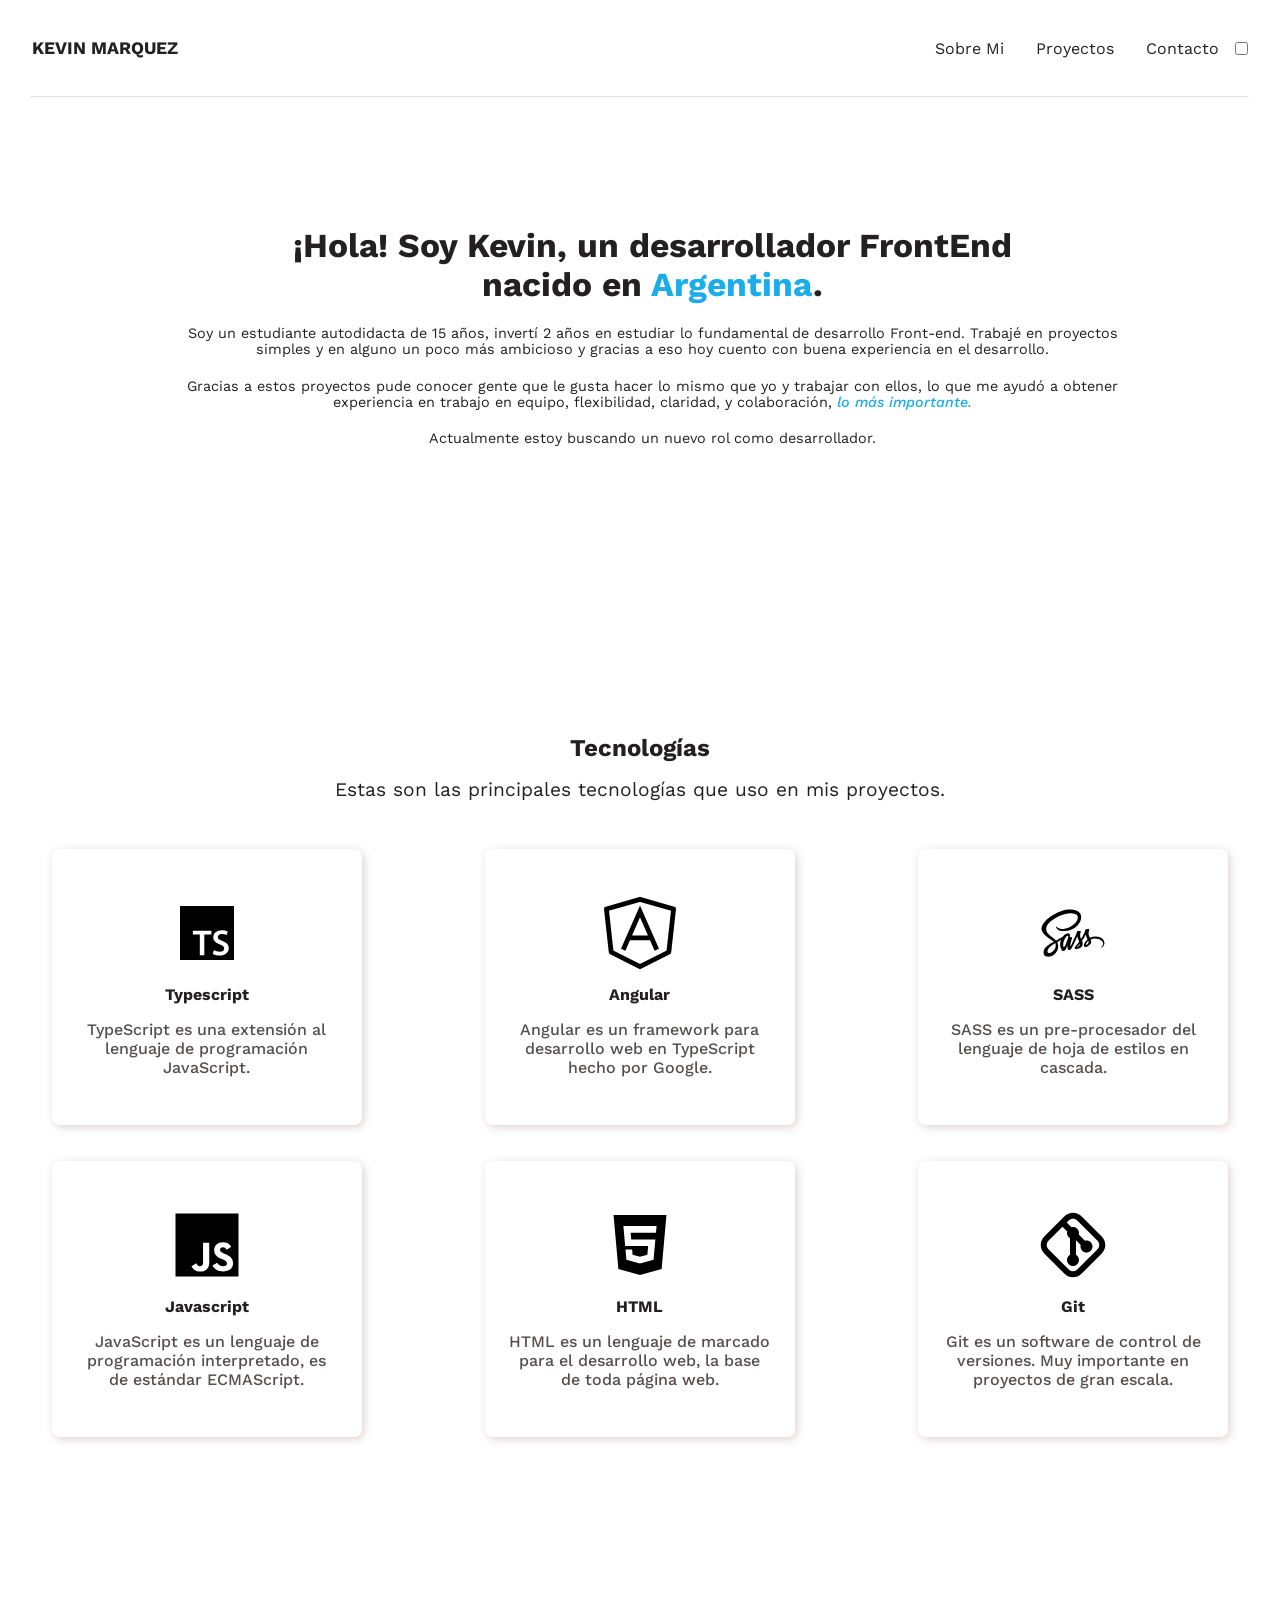
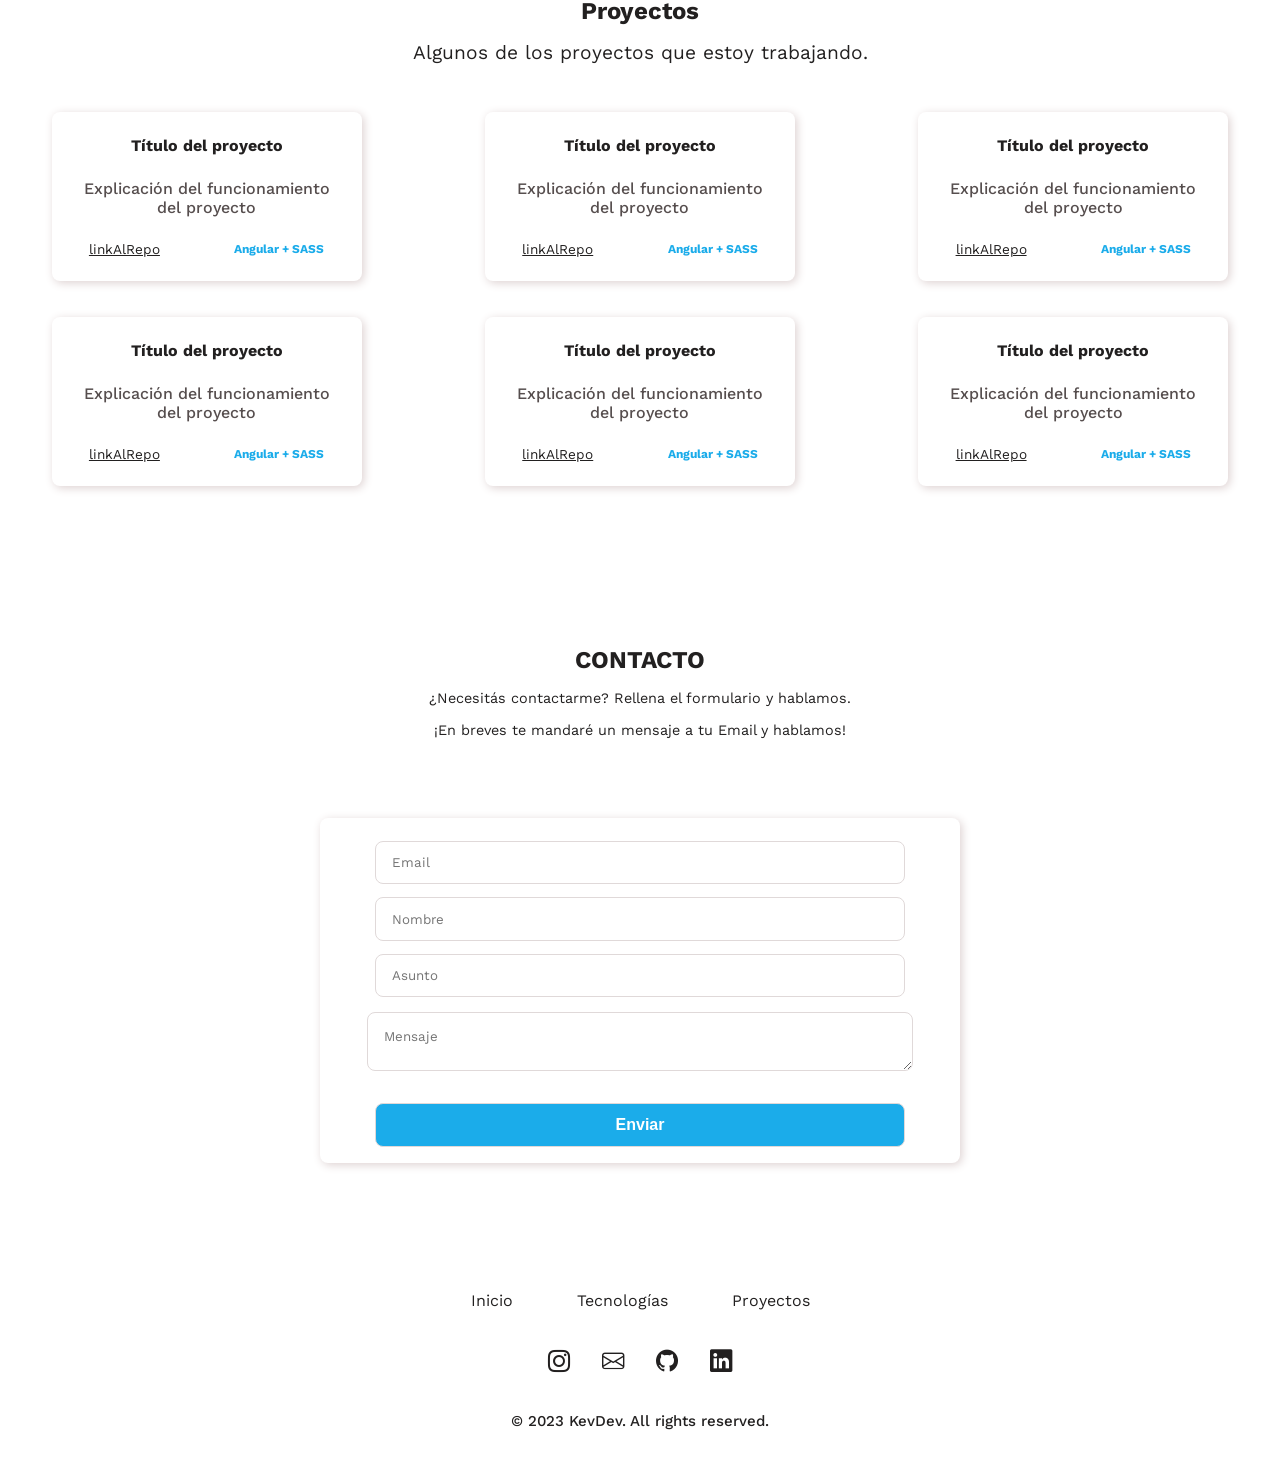
==== commit 00125701: "dark mode" ====
--- a/index.html
+++ b/index.html
@@ -26,6 +26,8 @@
             <a href="">Proyectos</a>
             <a href="">Contacto</a>
 
+            <input type="checkbox" id="theme-switch">
+
             <i class="bi bi-list" id="menu"></i>
         </nav>
     </header>
--- a/styles.css
+++ b/styles.css
@@ -1,5 +1,23 @@
 @import url("https://cdn.jsdelivr.net/npm/bootstrap-icons@1.11.0/font/bootstrap-icons.css");
 @import url("https://fonts.googleapis.com/css2?family=Work+Sans&display=swap");
+:root {
+  --color-principal: rgb(34, 32, 32);
+  --color-secundario: rgb(27, 172, 234);
+  --bg-color: rgb(255, 255, 255);
+  --box-shadow: 2px 2px 10px rgb(221, 209, 209);
+}
+
+[data-theme=dark] {
+  --color-principal: rgb(205, 222, 226);
+  --color-secundario: rgb(27, 172, 234);
+  --bg-color: rgb(15, 14, 14);
+  --box-shadow: 2px 2px 10px rgb(35, 34, 34);
+}
+
+body {
+  background-color: var(--bg-color);
+}
+
 * {
   margin: 0;
   padding: 0;
@@ -16,7 +34,7 @@
     align-items: center;
   }
   header h1 {
-    color: rgb(53, 63, 66);
+    color: var(--color-principal);
     font-family: "Work Sans", sans-serif;
     margin-left: 2rem;
     font-size: 1.1rem;
@@ -34,7 +52,7 @@
     display: none;
   }
   header nav i {
-    color: rgb(53, 63, 66);
+    color: var(--color-principal);
     font-size: 2.5rem;
     margin-right: 2rem;
   }
@@ -261,7 +279,7 @@
     margin-bottom: 0.4rem;
     border: 1px solid rgb(224, 217, 217);
     border-radius: 0.5rem;
-    color: rgb(53, 63, 66);
+    color: var(--color-principal);
   }
   #contacto .der form #mensaje {
     width: 80%;
@@ -276,7 +294,7 @@
     padding-top: 1rem;
     padding-right: 1rem;
     font-family: "Work Sans", sans-serif;
-    color: rgb(53, 63, 66);
+    color: var(--color-principal);
   }
   #contacto .der form #mensaje::placeholder {
     font-family: "Work Sans", sans-serif;
@@ -313,7 +331,7 @@
   }
   footer .arriba a {
     font-family: "Work Sans", sans-serif;
-    color: rgb(53, 63, 66);
+    color: var(--color-principal);
     text-decoration: none;
   }
   footer .medio {
@@ -322,13 +340,13 @@
     justify-content: space-around;
   }
   footer .medio a {
-    color: rgb(53, 63, 66);
+    color: var(--color-principal);
     display: flex;
     text-decoration: none;
   }
   footer .medio i {
     display: flex;
-    color: rgb(53, 63, 66);
+    color: var(--color-principal);
   }
   footer .abajo {
     margin-top: 2rem;
@@ -337,7 +355,7 @@
   }
   footer .abajo h5 {
     font-family: "Work Sans", sans-serif;
-    color: rgb(53, 63, 66);
+    color: var(--color-principal);
     font-weight: 500;
     font-size: 0.94rem;
   }
@@ -351,7 +369,7 @@
     align-items: center;
   }
   header h1 {
-    color: rgb(53, 63, 66);
+    color: var(--color-principal);
     font-family: "Work Sans", sans-serif;
     margin-left: 2rem;
     font-size: 1.1rem;
@@ -369,7 +387,7 @@
     display: none;
   }
   header nav i {
-    color: rgb(53, 63, 66);
+    color: var(--color-principal);
     font-size: 2.5rem;
     margin-right: 2rem;
   }
@@ -614,7 +632,7 @@
     padding-top: 1rem;
     padding-right: 1rem;
     font-family: "Work Sans", sans-serif;
-    color: rgb(53, 63, 66);
+    color: var(--color-principal);
   }
   #contacto .der form #mensaje::placeholder {
     font-family: "Work Sans", sans-serif;
@@ -651,7 +669,7 @@
   }
   footer .arriba a {
     font-family: "Work Sans", sans-serif;
-    color: rgb(53, 63, 66);
+    color: var(--color-principal);
     text-decoration: none;
   }
   footer .medio {
@@ -660,13 +678,13 @@
     justify-content: space-around;
   }
   footer .medio a {
-    color: rgb(53, 63, 66);
+    color: var(--color-principal);
     display: flex;
     text-decoration: none;
   }
   footer .medio i {
     display: flex;
-    color: rgb(53, 63, 66);
+    color: var(--color-principal);
   }
   footer .abajo {
     margin-top: 2rem;
@@ -675,7 +693,7 @@
   }
   footer .abajo h5 {
     font-family: "Work Sans", sans-serif;
-    color: rgb(53, 63, 66);
+    color: var(--color-principal);
     font-weight: 500;
     font-size: 0.94rem;
   }
@@ -689,7 +707,7 @@
     align-items: center;
   }
   header h1 {
-    color: rgb(53, 63, 66);
+    color: var(--color-principal);
     font-family: "Work Sans", sans-serif;
     margin-left: 2rem;
     font-size: 1.1rem;
@@ -707,7 +725,7 @@
     display: none;
   }
   header nav i {
-    color: rgb(53, 63, 66);
+    color: var(--color-principal);
     font-size: 2.5rem;
     margin-right: 2rem;
   }
@@ -952,7 +970,7 @@
     padding-top: 1rem;
     padding-right: 1rem;
     font-family: "Work Sans", sans-serif;
-    color: rgb(53, 63, 66);
+    color: var(--color-principal);
   }
   #contacto .der form #mensaje::placeholder {
     font-family: "Work Sans", sans-serif;
@@ -989,7 +1007,7 @@
   }
   footer .arriba a {
     font-family: "Work Sans", sans-serif;
-    color: rgb(53, 63, 66);
+    color: var(--color-principal);
     text-decoration: none;
   }
   footer .medio {
@@ -998,13 +1016,13 @@
     justify-content: space-around;
   }
   footer .medio a {
-    color: rgb(53, 63, 66);
+    color: var(--color-principal);
     display: flex;
     text-decoration: none;
   }
   footer .medio i {
     display: flex;
-    color: rgb(53, 63, 66);
+    color: var(--color-principal);
   }
   footer .abajo {
     margin-top: 2rem;
@@ -1013,7 +1031,7 @@
   }
   footer .abajo h5 {
     font-family: "Work Sans", sans-serif;
-    color: rgb(53, 63, 66);
+    color: var(--color-principal);
     font-weight: 500;
     font-size: 0.94rem;
   }
@@ -1027,7 +1045,7 @@
     align-items: center;
   }
   header h1 {
-    color: rgb(53, 63, 66);
+    color: var(--color-principal);
     font-family: "Work Sans", sans-serif;
     margin-left: 2rem;
     font-size: 1.1rem;
@@ -1044,7 +1062,7 @@
   }
   header nav a {
     display: flex;
-    color: rgb(53, 63, 66);
+    color: var(--color-principal);
     font-family: "Work Sans", sans-serif;
     text-decoration: none;
     margin-left: 1rem;
@@ -1303,7 +1321,7 @@
     padding-top: 1rem;
     padding-right: 1rem;
     font-family: "Work Sans", sans-serif;
-    color: rgb(53, 63, 66);
+    color: var(--color-principal);
   }
   #contacto .der form #mensaje::placeholder {
     font-family: "Work Sans", sans-serif;
@@ -1340,7 +1358,7 @@
   }
   footer .arriba a {
     font-family: "Work Sans", sans-serif;
-    color: rgb(53, 63, 66);
+    color: var(--color-principal);
     text-decoration: none;
   }
   footer .medio {
@@ -1349,13 +1367,13 @@
     justify-content: space-around;
   }
   footer .medio a {
-    color: rgb(53, 63, 66);
+    color: var(--color-principal);
     display: flex;
     text-decoration: none;
   }
   footer .medio i {
     display: flex;
-    color: rgb(53, 63, 66);
+    color: var(--color-principal);
   }
   footer .abajo {
     margin-top: 3rem;
@@ -1364,7 +1382,7 @@
   }
   footer .abajo h5 {
     font-family: "Work Sans", sans-serif;
-    color: rgb(53, 63, 66);
+    color: var(--color-principal);
     font-weight: 500;
     font-size: 0.94rem;
   }
@@ -1378,7 +1396,7 @@
     align-items: center;
   }
   header h1 {
-    color: rgb(53, 63, 66);
+    color: var(--color-principal);
     font-family: "Work Sans", sans-serif;
     margin-left: 2rem;
     font-size: 1.1rem;
@@ -1395,7 +1413,7 @@
   }
   header nav a {
     display: flex;
-    color: rgb(53, 63, 66);
+    color: var(--color-principal);
     font-family: "Work Sans", sans-serif;
     text-decoration: none;
     margin-left: 1rem;
@@ -1655,7 +1673,7 @@
     padding-top: 1rem;
     padding-right: 1rem;
     font-family: "Work Sans", sans-serif;
-    color: rgb(53, 63, 66);
+    color: var(--color-principal);
   }
   #contacto .der form #mensaje::placeholder {
     font-family: "Work Sans", sans-serif;
@@ -1692,7 +1710,7 @@
   }
   footer .arriba a {
     font-family: "Work Sans", sans-serif;
-    color: rgb(53, 63, 66);
+    color: var(--color-principal);
     text-decoration: none;
   }
   footer .medio {
@@ -1701,13 +1719,13 @@
     justify-content: space-around;
   }
   footer .medio a {
-    color: rgb(53, 63, 66);
+    color: var(--color-principal);
     display: flex;
     text-decoration: none;
   }
   footer .medio i {
     display: flex;
-    color: rgb(53, 63, 66);
+    color: var(--color-principal);
   }
   footer .abajo {
     margin-top: 4rem;
@@ -1716,7 +1734,7 @@
   }
   footer .abajo h5 {
     font-family: "Work Sans", sans-serif;
-    color: rgb(53, 63, 66);
+    color: var(--color-principal);
     font-weight: 500;
     font-size: 0.94rem;
   }
@@ -1730,7 +1748,7 @@
     align-items: center;
   }
   header h1 {
-    color: rgb(53, 63, 66);
+    color: var(--color-principal);
     font-family: "Work Sans", sans-serif;
     margin-left: 2rem;
     font-size: 1.1rem;
@@ -1747,7 +1765,7 @@
   }
   header nav a {
     display: flex;
-    color: rgb(53, 63, 66);
+    color: var(--color-principal);
     font-family: "Work Sans", sans-serif;
     text-decoration: none;
     margin-left: 1rem;
@@ -1761,7 +1779,7 @@
     width: 95%;
     margin-left: auto;
     margin-right: auto;
-    background-color: rgb(53, 63, 66);
+    background-color: var(--color-principal);
     height: 0.005rem;
     opacity: 0.3;
   }
@@ -1835,12 +1853,12 @@
   #tecnologias .tecnologia {
     display: flex;
     flex-direction: column;
-    background-color: rgb(255, 255, 255);
+    background-color: rgb(20, 20, 20);
     width: 75%;
     border-radius: 0.5rem;
     margin-left: auto;
     margin-right: auto;
-    box-shadow: 2px 2px 10px rgb(221, 209, 209);
+    box-shadow: 2px 2px 10px rgb(35, 34, 34);
     margin-top: 1rem;
     transition: all ease-in-out 250ms;
   }
@@ -2022,7 +2040,7 @@
     padding-top: 1rem;
     padding-right: 1rem;
     font-family: "Work Sans", sans-serif;
-    color: rgb(53, 63, 66);
+    color: var(--color-principal);
   }
   #contacto .der form #mensaje::placeholder {
     font-family: "Work Sans", sans-serif;
@@ -2059,7 +2077,7 @@
   }
   footer .arriba a {
     font-family: "Work Sans", sans-serif;
-    color: rgb(53, 63, 66);
+    color: var(--color-principal);
     text-decoration: none;
     padding-left: 2rem;
     padding-right: 2rem;
@@ -2070,13 +2088,13 @@
     justify-content: center;
   }
   footer .medio a {
-    color: rgb(53, 63, 66);
+    color: var(--color-principal);
     display: flex;
     text-decoration: none;
   }
   footer .medio i {
     display: flex;
-    color: rgb(53, 63, 66);
+    color: var(--color-principal);
     font-size: 1.4rem;
     padding-left: 1rem;
     padding-right: 1rem;
@@ -2088,7 +2106,7 @@
   }
   footer .abajo h5 {
     font-family: "Work Sans", sans-serif;
-    color: rgb(53, 63, 66);
+    color: var(--color-principal);
     font-weight: 500;
     font-size: 0.94rem;
   }
@@ -2102,7 +2120,7 @@
     align-items: center;
   }
   header h1 {
-    color: rgb(53, 63, 66);
+    color: var(--color-principal);
     font-family: "Work Sans", sans-serif;
     margin-left: 2rem;
     font-size: 1.1rem;
@@ -2119,7 +2137,7 @@
   }
   header nav a {
     display: flex;
-    color: rgb(53, 63, 66);
+    color: var(--color-principal);
     font-family: "Work Sans", sans-serif;
     text-decoration: none;
     margin-left: 1rem;
@@ -2390,7 +2408,7 @@
     padding-top: 1rem;
     padding-right: 1rem;
     font-family: "Work Sans", sans-serif;
-    color: rgb(53, 63, 66);
+    color: var(--color-principal);
   }
   #contacto .der form #mensaje::placeholder {
     font-family: "Work Sans", sans-serif;
@@ -2427,7 +2445,7 @@
   }
   footer .arriba a {
     font-family: "Work Sans", sans-serif;
-    color: rgb(53, 63, 66);
+    color: var(--color-principal);
     text-decoration: none;
     padding-left: 2rem;
     padding-right: 2rem;
@@ -2438,13 +2456,13 @@
     justify-content: center;
   }
   footer .medio a {
-    color: rgb(53, 63, 66);
+    color: var(--color-principal);
     display: flex;
     text-decoration: none;
   }
   footer .medio i {
     display: flex;
-    color: rgb(53, 63, 66);
+    color: var(--color-principal);
     font-size: 1.4rem;
     padding-left: 1rem;
     padding-right: 1rem;
@@ -2456,7 +2474,7 @@
   }
   footer .abajo h5 {
     font-family: "Work Sans", sans-serif;
-    color: rgb(53, 63, 66);
+    color: var(--color-principal);
     font-weight: 500;
     font-size: 0.94rem;
   }
@@ -2470,12 +2488,24 @@
   transform: scale(1.05);
 }
 
+#proyectos .proyectos-container .proyecto {
+  background-color: var(--bg-color);
+  box-shadow: var(--box-shadow);
+}
+#proyectos .proyectos-container .proyecto .links-container a {
+  color: var(--color-principal);
+}
 #proyectos .proyectos-container .proyecto .links-container h6 {
   color: rgb(27, 172, 234);
 }
 
 #contacto .der form {
+  background-color: var(--bg-color);
   margin-top: 5rem;
+  box-shadow: var(--box-shadow);
+}
+#contacto .der form input {
+  background-color: var(--bg-color);
 }
 #contacto .der form input:focus {
   outline: 3px solid rgb(27, 172, 234);
@@ -2484,11 +2514,12 @@
   width: 80%;
   height: 3rem;
   margin-left: auto;
+  background-color: var(--bg-color);
   margin-right: auto;
   border: 1px solid rgb(224, 217, 217);
   border-radius: 0.5rem;
   resize: none;
-  color: rgb(53, 63, 66);
+  color: var(--color-principal);
 }
 #contacto .der form textarea::placeholder {
   height: 2.6rem;
@@ -2509,4 +2540,20 @@
   transition: all ease-in-out 250ms;
 }
 
+h1, h2, h3, h4, h5, h6 {
+  color: var(--color-principal);
+}
+
+p {
+  color: var(--color-principal);
+}
+
+#tecnologias .tecnologias-container .tecnologia {
+  background-color: var(--bg-color);
+  box-shadow: var(--box-shadow);
+}
+#tecnologias .tecnologias-container .tecnologia h4 {
+  color: var(--color-principal);
+}
+
 /*# sourceMappingURL=styles.css.map */
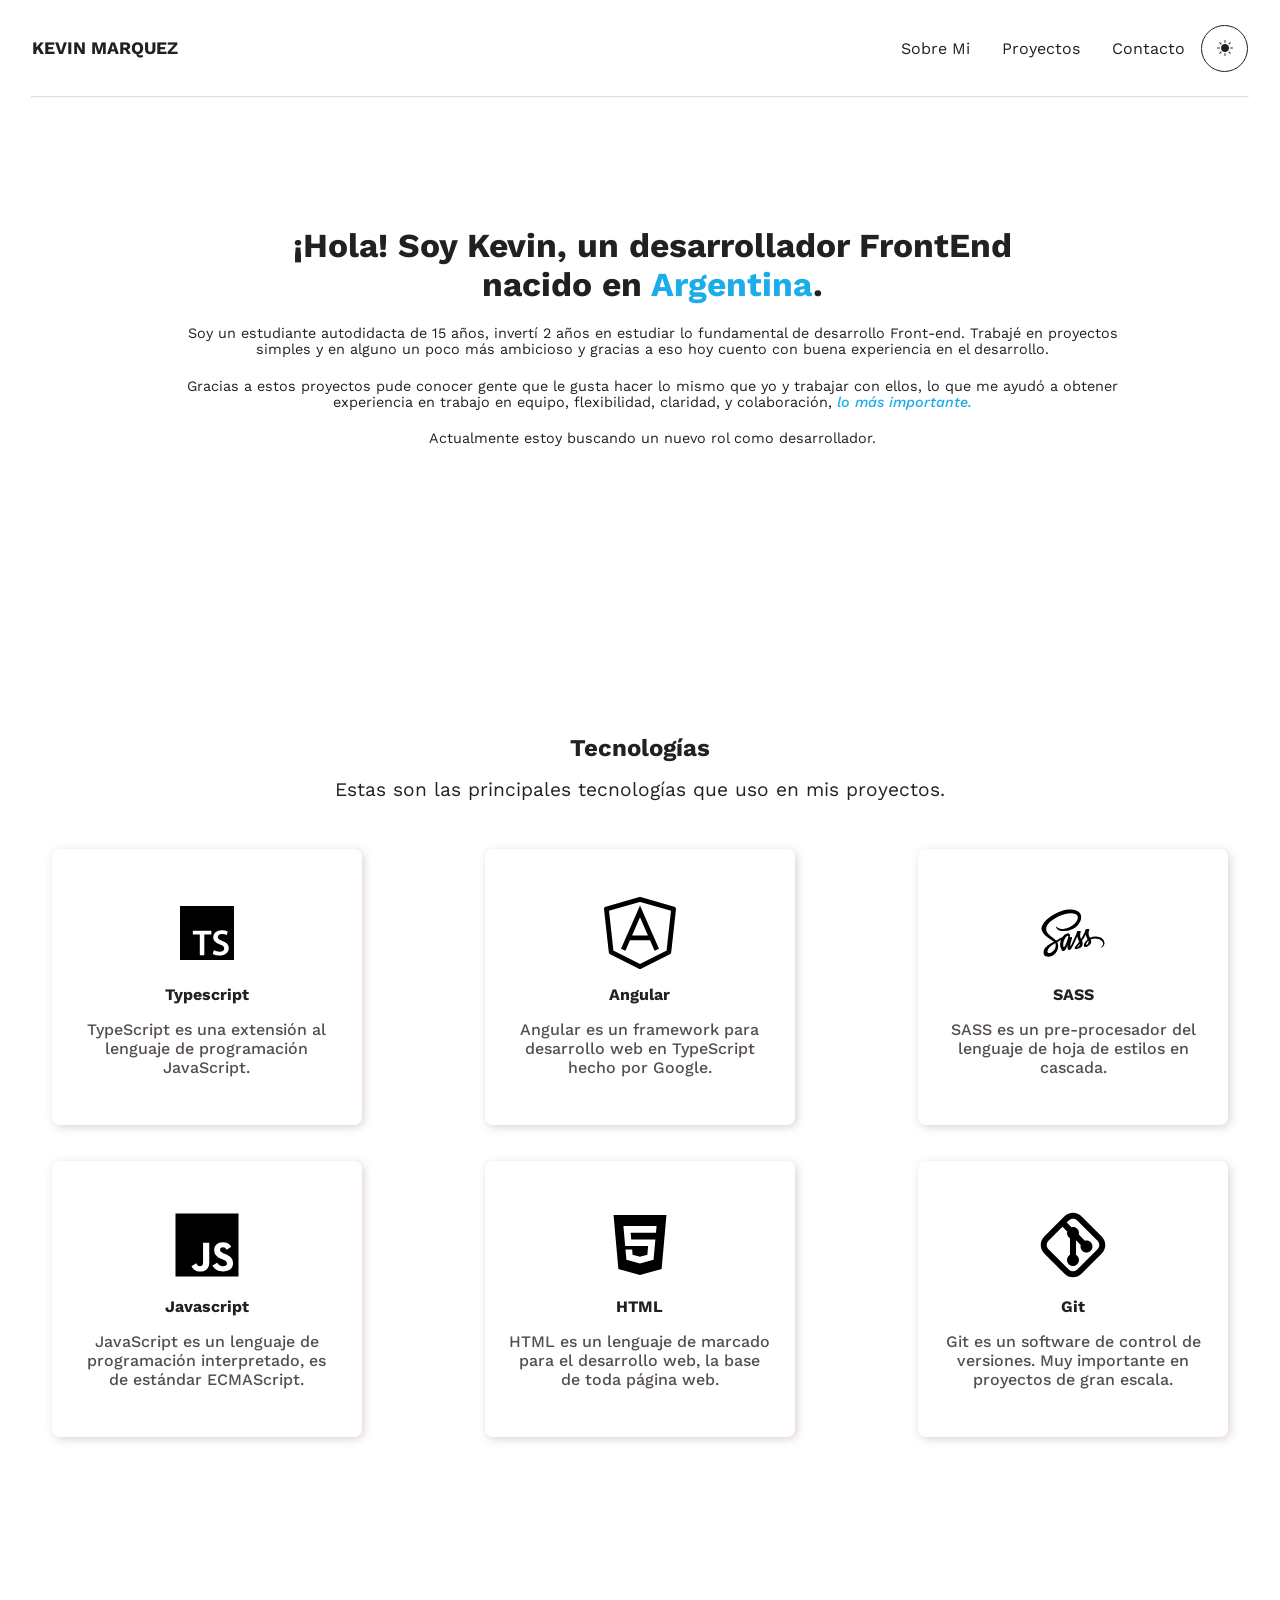
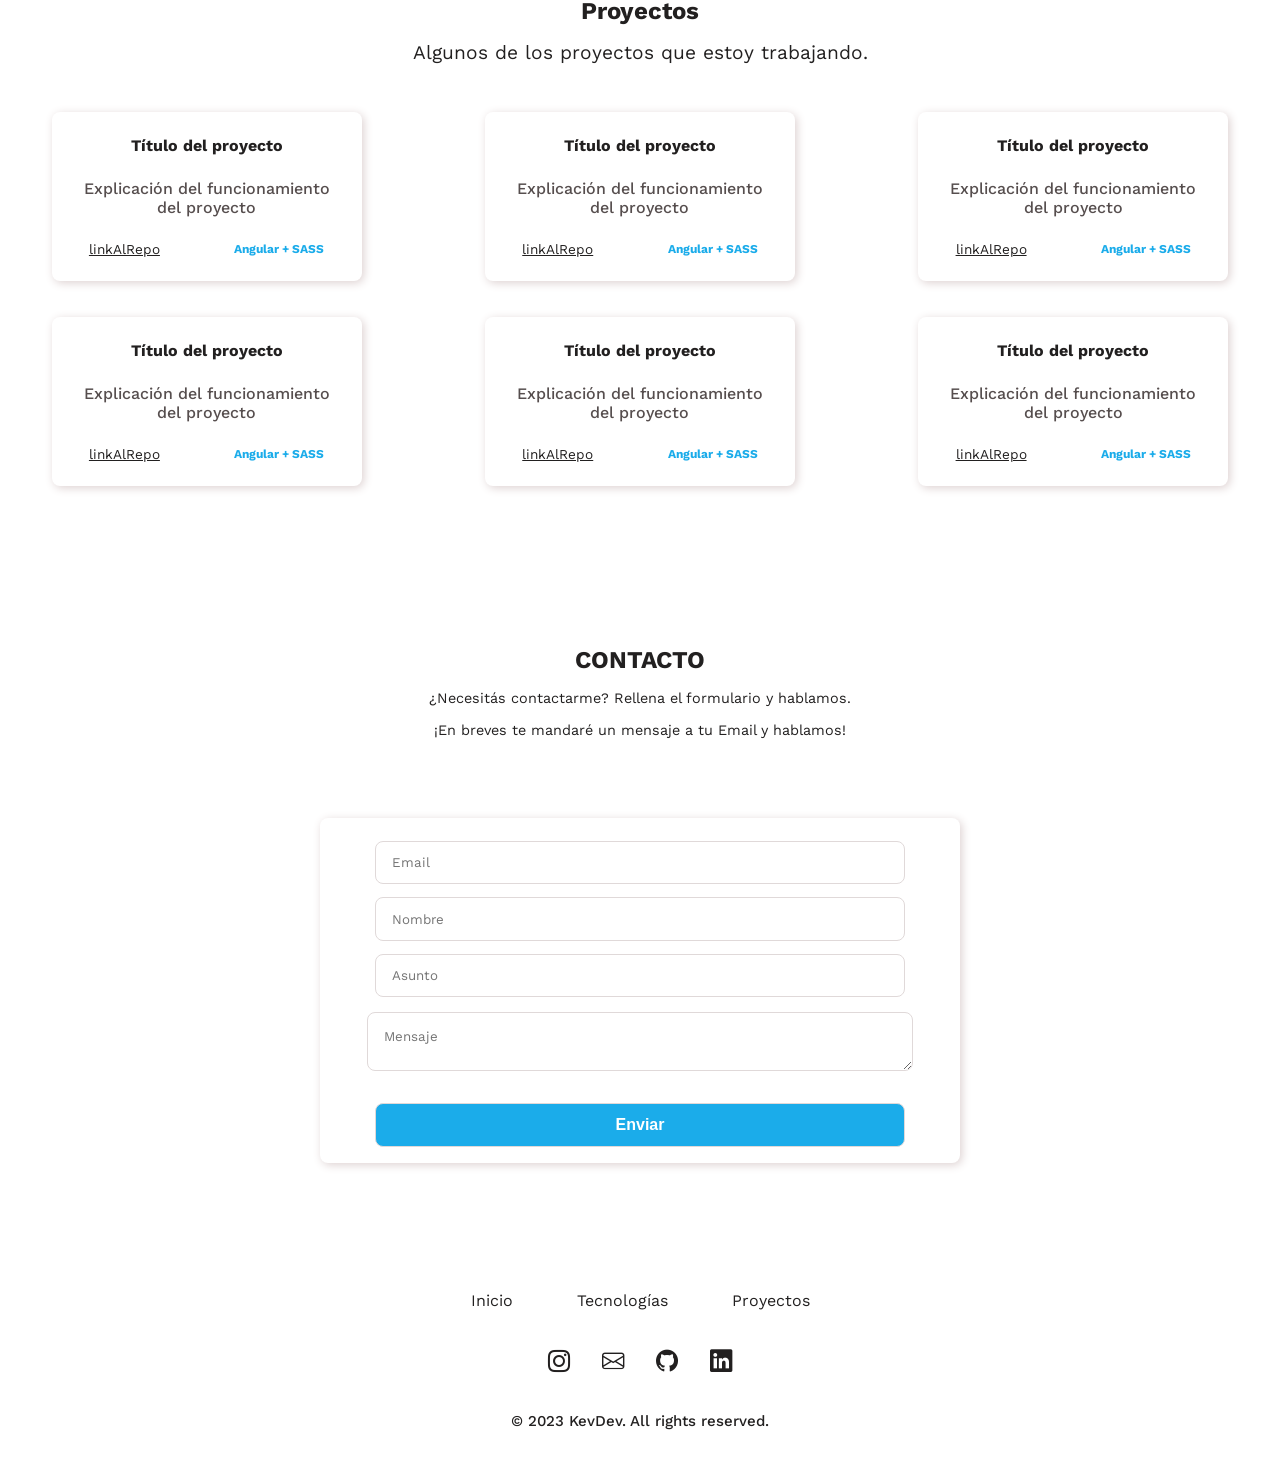
==== commit 2f05c471: "alto darkmode papá" ====
--- a/index.html
+++ b/index.html
@@ -26,7 +26,9 @@
             <a href="">Proyectos</a>
             <a href="">Contacto</a>
 
-            <input type="checkbox" id="theme-switch">
+            <div id="theme-switch" class="dark-mode">
+                <i id="icon" class="bi bi-sun-fill"></i>                
+            </div>
 
             <i class="bi bi-list" id="menu"></i>
         </nav>
--- a/styles.css
+++ b/styles.css
@@ -16,6 +16,7 @@
 
 body {
   background-color: var(--bg-color);
+  transition: all ease-in-out 300ms;
 }
 
 * {
@@ -359,6 +360,28 @@
     font-weight: 500;
     font-size: 0.94rem;
   }
+  .dark-mode {
+    opacity: 1;
+    border: 1px solid var(--color-principal);
+    border-radius: 360rem;
+    align-items: center;
+    display: flex;
+    height: 5vh;
+    width: 5vh;
+    justify-content: center;
+    flex-direction: column;
+    margin-right: 1rem;
+  }
+  .dark-mode i {
+    display: flex;
+    justify-content: center;
+    font-size: 1rem;
+    padding-left: 2rem;
+    color: var(--color-principal);
+  }
+  .dark-mode:hover {
+    cursor: pointer;
+  }
 }
 @media screen and (min-width: 321px) and (max-width: 375px) {
   header {
@@ -697,6 +720,28 @@
     font-weight: 500;
     font-size: 0.94rem;
   }
+  .dark-mode {
+    opacity: 1;
+    border: 1px solid var(--color-principal);
+    border-radius: 360rem;
+    align-items: center;
+    display: flex;
+    height: 5vh;
+    width: 5vh;
+    justify-content: center;
+    flex-direction: column;
+    margin-right: 2.6rem;
+  }
+  .dark-mode i {
+    display: flex;
+    justify-content: center;
+    font-size: 1rem;
+    padding-left: 2rem;
+    color: var(--color-principal);
+  }
+  .dark-mode:hover {
+    cursor: pointer;
+  }
 }
 @media screen and (min-width: 376px) and (max-width: 425px) {
   header {
@@ -1035,6 +1080,28 @@
     font-weight: 500;
     font-size: 0.94rem;
   }
+  .dark-mode {
+    opacity: 1;
+    border: 1px solid var(--color-principal);
+    border-radius: 360rem;
+    align-items: center;
+    display: flex;
+    height: 5vh;
+    width: 5vh;
+    justify-content: center;
+    flex-direction: column;
+    margin-right: 4rem;
+  }
+  .dark-mode i {
+    display: flex;
+    justify-content: center;
+    font-size: 1rem;
+    padding-left: 2rem;
+    color: var(--color-principal);
+  }
+  .dark-mode:hover {
+    cursor: pointer;
+  }
 }
 @media screen and (min-width: 426px) and (max-width: 768px) {
   header {
@@ -1386,6 +1453,26 @@
     font-weight: 500;
     font-size: 0.94rem;
   }
+  .dark-mode {
+    opacity: 1;
+    border: 1px solid var(--color-principal);
+    border-radius: 360rem;
+    align-items: center;
+    display: flex;
+    height: 5vh;
+    width: 5vh;
+    justify-content: center;
+    flex-direction: column;
+  }
+  .dark-mode i {
+    display: flex;
+    justify-content: center;
+    font-size: 1rem;
+    color: var(--color-principal);
+  }
+  .dark-mode:hover {
+    cursor: pointer;
+  }
 }
 @media screen and (min-width: 769px) and (max-width: 1024px) {
   header {
@@ -1738,6 +1825,26 @@
     font-weight: 500;
     font-size: 0.94rem;
   }
+  .dark-mode {
+    opacity: 1;
+    border: 1px solid var(--color-principal);
+    border-radius: 360rem;
+    align-items: center;
+    display: flex;
+    height: 5vh;
+    width: 5vh;
+    justify-content: center;
+    flex-direction: column;
+  }
+  .dark-mode i {
+    display: flex;
+    justify-content: center;
+    font-size: 1rem;
+    color: var(--color-principal);
+  }
+  .dark-mode:hover {
+    cursor: pointer;
+  }
 }
 @media screen and (min-width: 1025px) and (max-width: 1440px) {
   header {
@@ -2110,6 +2217,26 @@
     font-weight: 500;
     font-size: 0.94rem;
   }
+  .dark-mode {
+    opacity: 1;
+    border: 1px solid var(--color-principal);
+    border-radius: 360rem;
+    align-items: center;
+    display: flex;
+    height: 5vh;
+    width: 5vh;
+    justify-content: center;
+    flex-direction: column;
+  }
+  .dark-mode i {
+    display: flex;
+    justify-content: center;
+    font-size: 1rem;
+    color: var(--color-principal);
+  }
+  .dark-mode:hover {
+    cursor: pointer;
+  }
 }
 @media screen and (min-width: 1441px) {
   header {
@@ -2148,7 +2275,7 @@
     display: none;
   }
   #sobremi {
-    margin-top: 9rem;
+    margin-top: 15rem;
   }
   #sobremi #meencanta b {
     padding-left: 0.2rem;
@@ -2190,7 +2317,7 @@
   #tecnologias {
     display: flex;
     flex-direction: column;
-    margin-top: 14rem;
+    margin-top: 24rem;
   }
   #tecnologias h2 {
     font-family: "Work Sans", sans-serif;
@@ -2269,7 +2396,7 @@
   #proyectos {
     display: flex;
     flex-direction: column;
-    margin-top: 6rem;
+    margin-top: 14rem;
   }
   #proyectos h2 {
     font-family: "Work Sans", sans-serif;
@@ -2355,7 +2482,7 @@
   #contacto {
     display: flex;
     flex-direction: column;
-    margin-top: 6rem;
+    margin-top: 14rem;
   }
   #contacto .izq h2 {
     font-family: "Work Sans", sans-serif;
@@ -2437,7 +2564,7 @@
     flex-direction: column;
     width: 100%;
     height: 12rem;
-    margin-top: 8rem;
+    margin-top: 14rem;
   }
   footer .arriba {
     display: flex;
@@ -2477,6 +2604,26 @@
     color: var(--color-principal);
     font-weight: 500;
     font-size: 0.94rem;
+  }
+  .dark-mode {
+    opacity: 1;
+    border: 1px solid var(--color-principal);
+    border-radius: 360rem;
+    align-items: center;
+    display: flex;
+    height: 5vh;
+    width: 5vh;
+    justify-content: center;
+    flex-direction: column;
+  }
+  .dark-mode i {
+    display: flex;
+    justify-content: center;
+    font-size: 1rem;
+    color: var(--color-principal);
+  }
+  .dark-mode:hover {
+    cursor: pointer;
   }
 }
 header nav a {
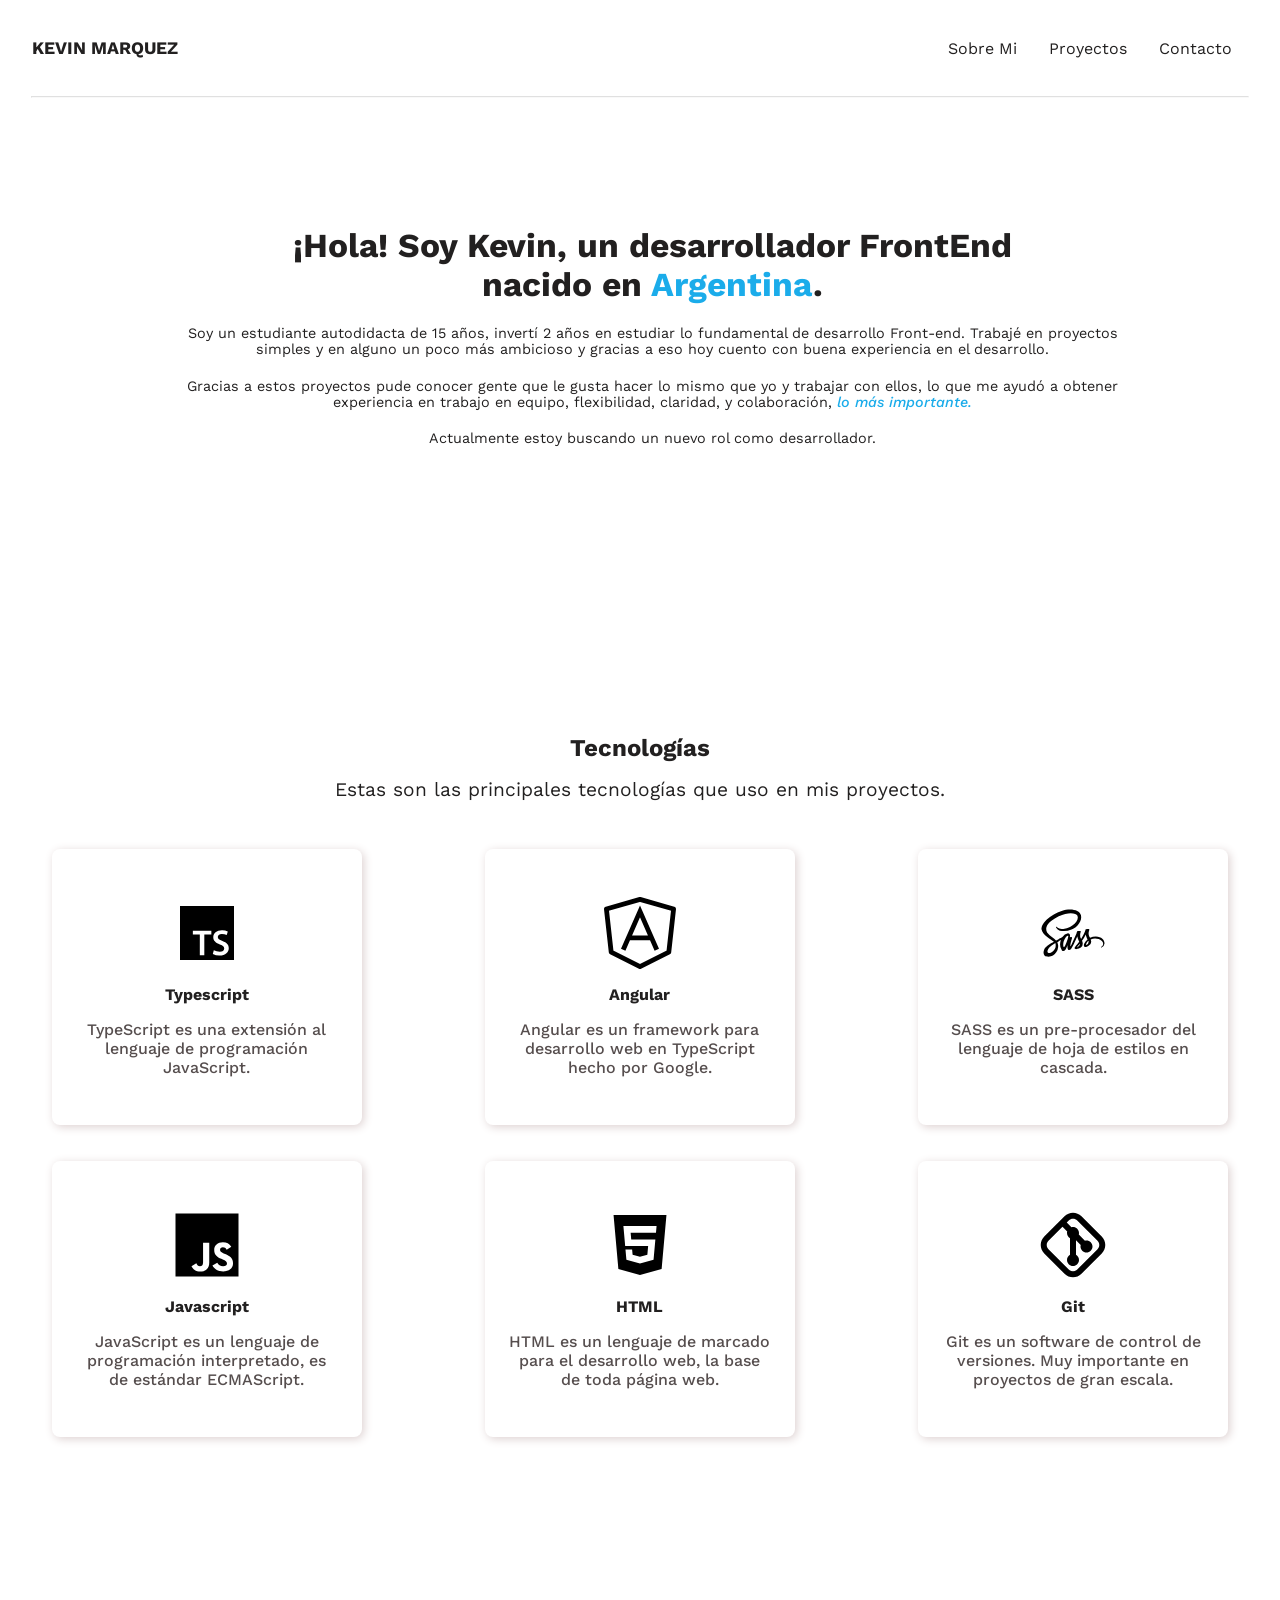
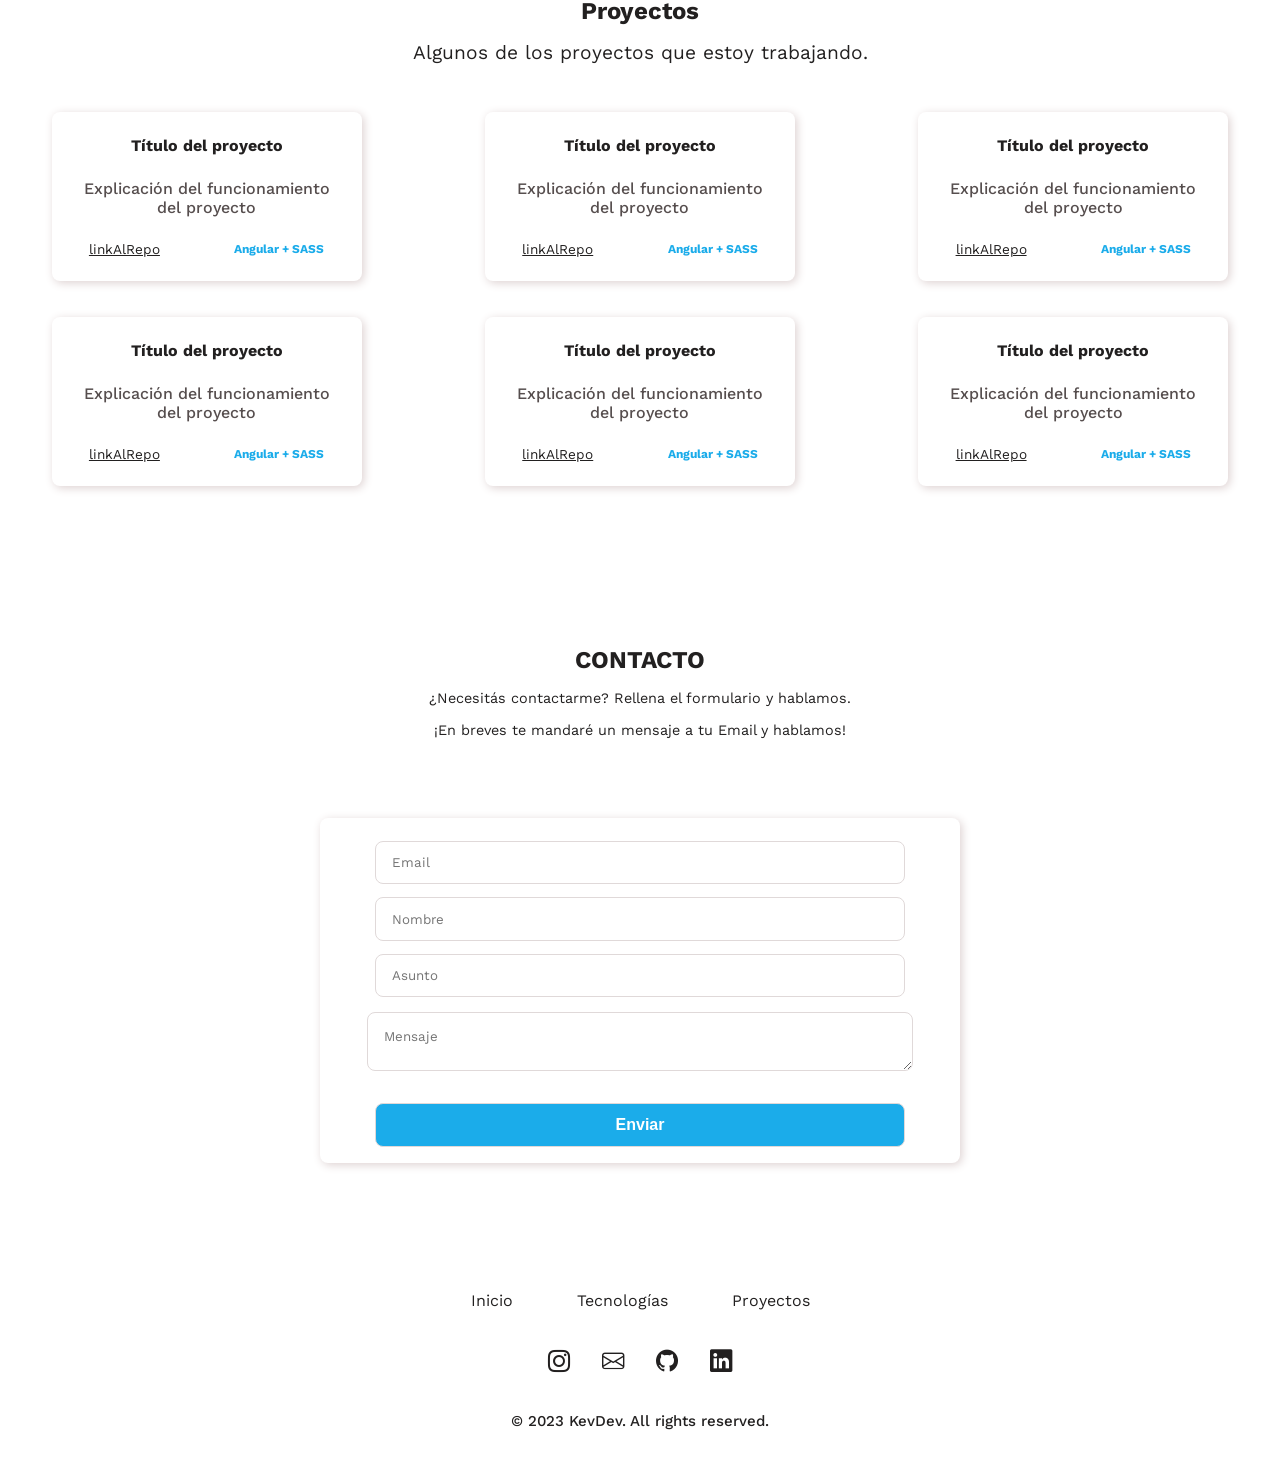
==== commit fde68fef: "dasasf" ====
--- a/index.html
+++ b/index.html
@@ -26,13 +26,22 @@
             <a href="">Proyectos</a>
             <a href="">Contacto</a>
 
-            <div id="theme-switch" class="dark-mode">
+            <!-- <div id="theme-switch" class="dark-mode">
                 <i id="icon" class="bi bi-sun-fill"></i>                
-            </div>
+            </div> -->
 
             <i class="bi bi-list" id="menu"></i>
         </nav>
     </header>
+
+    <div class="menuResponsive">
+
+        <a href="#sobremi">Sobre mi</a>
+        <a href="#tecnologias">Tecnologías</a>
+        <a href="#proyectos">Proyectos</a>
+        <a href="#contacto">Contacto</a>
+
+    </div>
 
     <hr class="linea">
 
--- a/styles.css
+++ b/styles.css
@@ -57,6 +57,27 @@
     font-size: 2.5rem;
     margin-right: 2rem;
   }
+  .menuResponsive {
+    width: 100%;
+    display: flex;
+    justify-content: center;
+    flex-direction: column;
+    padding-bottom: 2rem;
+    position: absolute;
+    background-color: white;
+    border-bottom: 1px solid black;
+    margin-top: -24rem;
+    transition: all ease-in-out 200ms;
+  }
+  .menuResponsive a {
+    display: flex;
+    font-family: "Work Sans", sans-serif;
+    color: black;
+    justify-content: center;
+    padding-top: 2rem;
+    font-size: 1.3rem;
+    text-decoration: none;
+  }
   #sobremi {
     margin-top: 3rem;
   }
@@ -414,6 +435,27 @@
     font-size: 2.5rem;
     margin-right: 2rem;
   }
+  .menuResponsive {
+    width: 100%;
+    display: flex;
+    justify-content: center;
+    flex-direction: column;
+    padding-bottom: 2rem;
+    position: absolute;
+    background-color: white;
+    border-bottom: 1px solid black;
+    margin-top: -24rem;
+    transition: all ease-in-out 200ms;
+  }
+  .menuResponsive a {
+    display: flex;
+    font-family: "Work Sans", sans-serif;
+    color: black;
+    justify-content: center;
+    padding-top: 2rem;
+    font-size: 1.3rem;
+    text-decoration: none;
+  }
   #sobremi {
     margin-top: 2rem;
   }
@@ -774,6 +816,27 @@
     font-size: 2.5rem;
     margin-right: 2rem;
   }
+  .menuResponsive {
+    width: 100%;
+    display: flex;
+    justify-content: center;
+    flex-direction: column;
+    padding-bottom: 2rem;
+    position: absolute;
+    background-color: white;
+    border-bottom: 1px solid black;
+    margin-top: -24rem;
+    transition: all ease-in-out 200ms;
+  }
+  .menuResponsive a {
+    display: flex;
+    font-family: "Work Sans", sans-serif;
+    color: black;
+    justify-content: center;
+    padding-top: 2rem;
+    font-size: 1.3rem;
+    text-decoration: none;
+  }
   #sobremi {
     margin-top: 2.2rem;
   }
@@ -1139,6 +1202,27 @@
   header nav i {
     display: none;
   }
+  .menuResponsive {
+    display: none;
+    width: 100%;
+    justify-content: center;
+    flex-direction: column;
+    padding-bottom: 2rem;
+    position: absolute;
+    background-color: white;
+    border-bottom: 1px solid black;
+    margin-top: -24rem;
+    transition: all ease-in-out 200ms;
+  }
+  .menuResponsive a {
+    display: flex;
+    font-family: "Work Sans", sans-serif;
+    color: black;
+    justify-content: center;
+    padding-top: 2rem;
+    font-size: 1.3rem;
+    text-decoration: none;
+  }
   #sobremi {
     margin-top: 4rem;
   }
@@ -1510,6 +1594,27 @@
   header nav i {
     display: none;
   }
+  .menuResponsive {
+    width: 100%;
+    display: none;
+    justify-content: center;
+    flex-direction: column;
+    padding-bottom: 2rem;
+    position: absolute;
+    background-color: white;
+    border-bottom: 1px solid black;
+    margin-top: -24rem;
+    transition: all ease-in-out 200ms;
+  }
+  .menuResponsive a {
+    display: flex;
+    font-family: "Work Sans", sans-serif;
+    color: black;
+    justify-content: center;
+    padding-top: 2rem;
+    font-size: 1.3rem;
+    text-decoration: none;
+  }
   #sobremi {
     margin-top: 4rem;
   }
@@ -1882,6 +1987,27 @@
   header nav i {
     display: none;
   }
+  .menuResponsive {
+    width: 100%;
+    display: none;
+    justify-content: center;
+    flex-direction: column;
+    padding-bottom: 2rem;
+    position: absolute;
+    background-color: white;
+    border-bottom: 1px solid black;
+    margin-top: -24rem;
+    transition: all ease-in-out 200ms;
+  }
+  .menuResponsive a {
+    display: flex;
+    font-family: "Work Sans", sans-serif;
+    color: black;
+    justify-content: center;
+    padding-top: 2rem;
+    font-size: 1.3rem;
+    text-decoration: none;
+  }
   .linea {
     width: 95%;
     margin-left: auto;
@@ -2273,6 +2399,27 @@
   }
   header nav i {
     display: none;
+  }
+  .menuResponsive {
+    width: 100%;
+    display: none;
+    justify-content: center;
+    flex-direction: column;
+    padding-bottom: 2rem;
+    position: absolute;
+    background-color: white;
+    border-bottom: 1px solid black;
+    margin-top: -24rem;
+    transition: all ease-in-out 200ms;
+  }
+  .menuResponsive a {
+    display: flex;
+    font-family: "Work Sans", sans-serif;
+    color: black;
+    justify-content: center;
+    padding-top: 2rem;
+    font-size: 1.3rem;
+    text-decoration: none;
   }
   #sobremi {
     margin-top: 15rem;
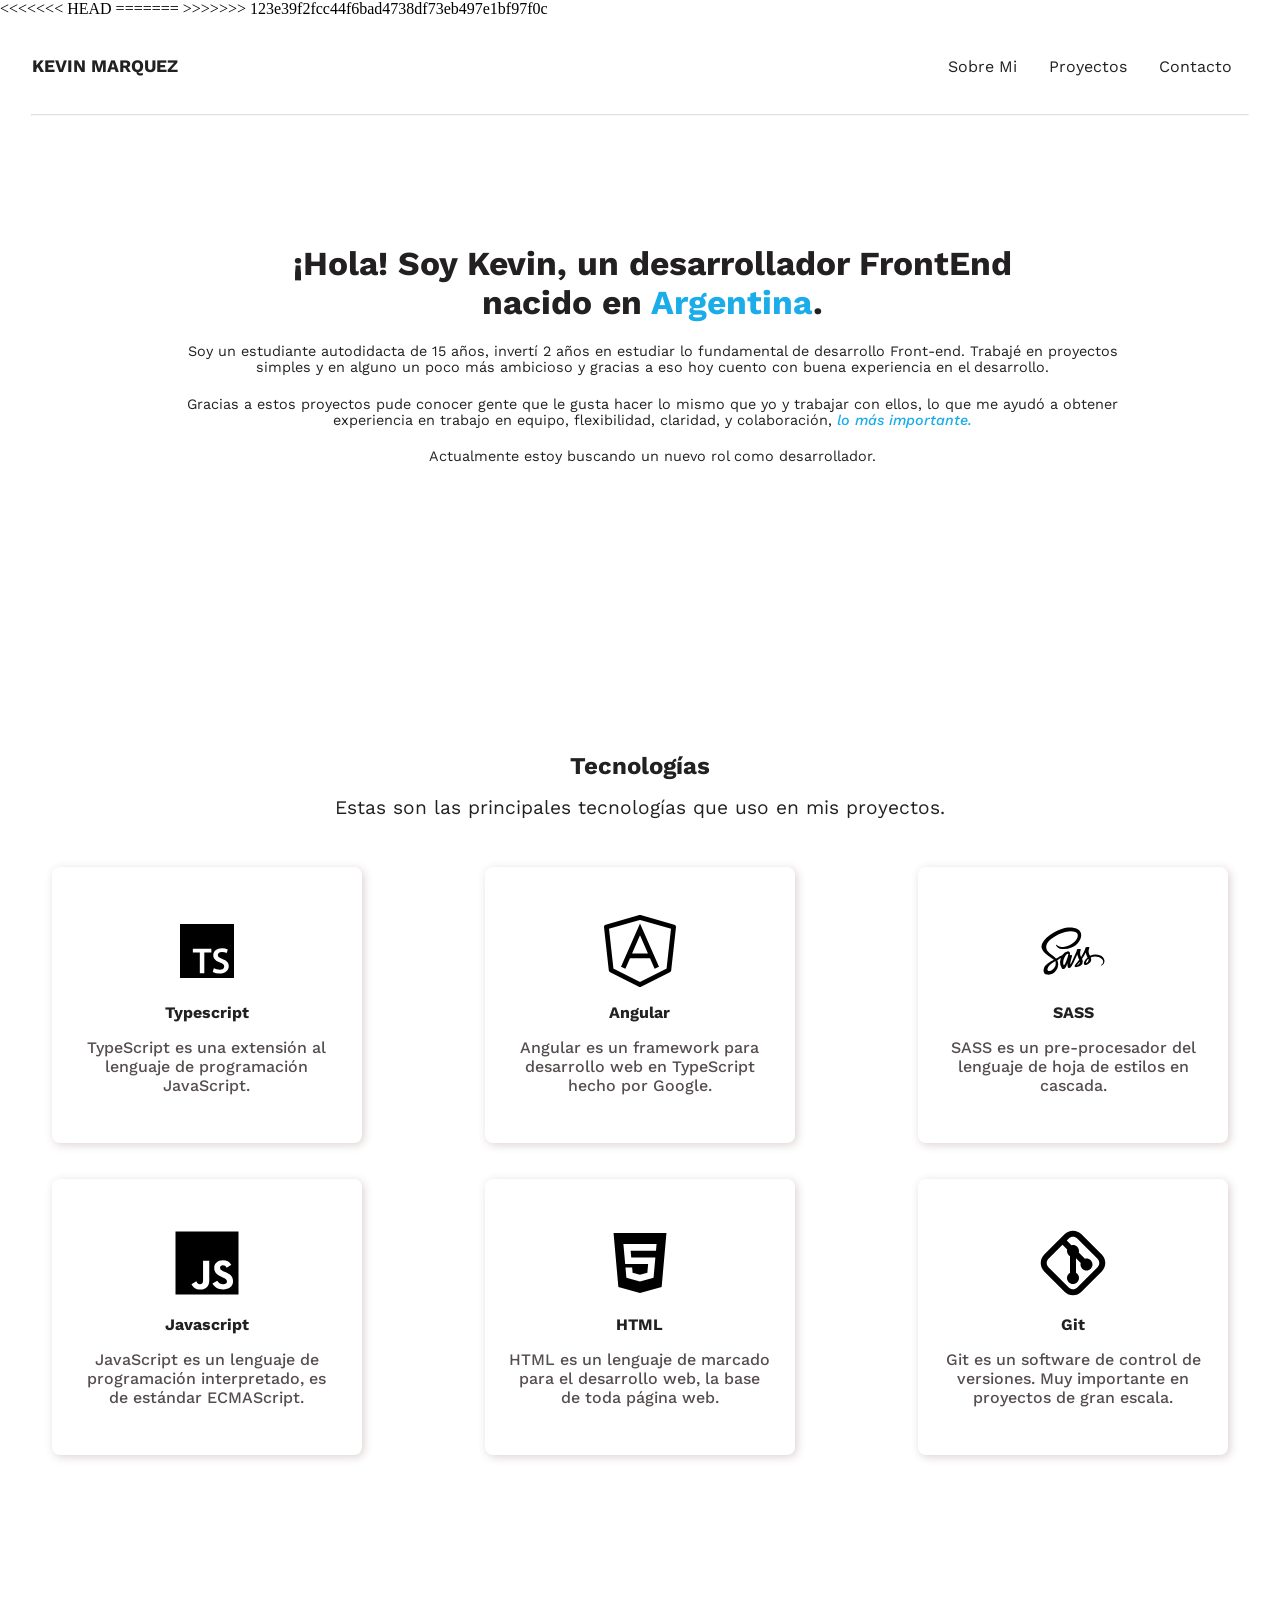
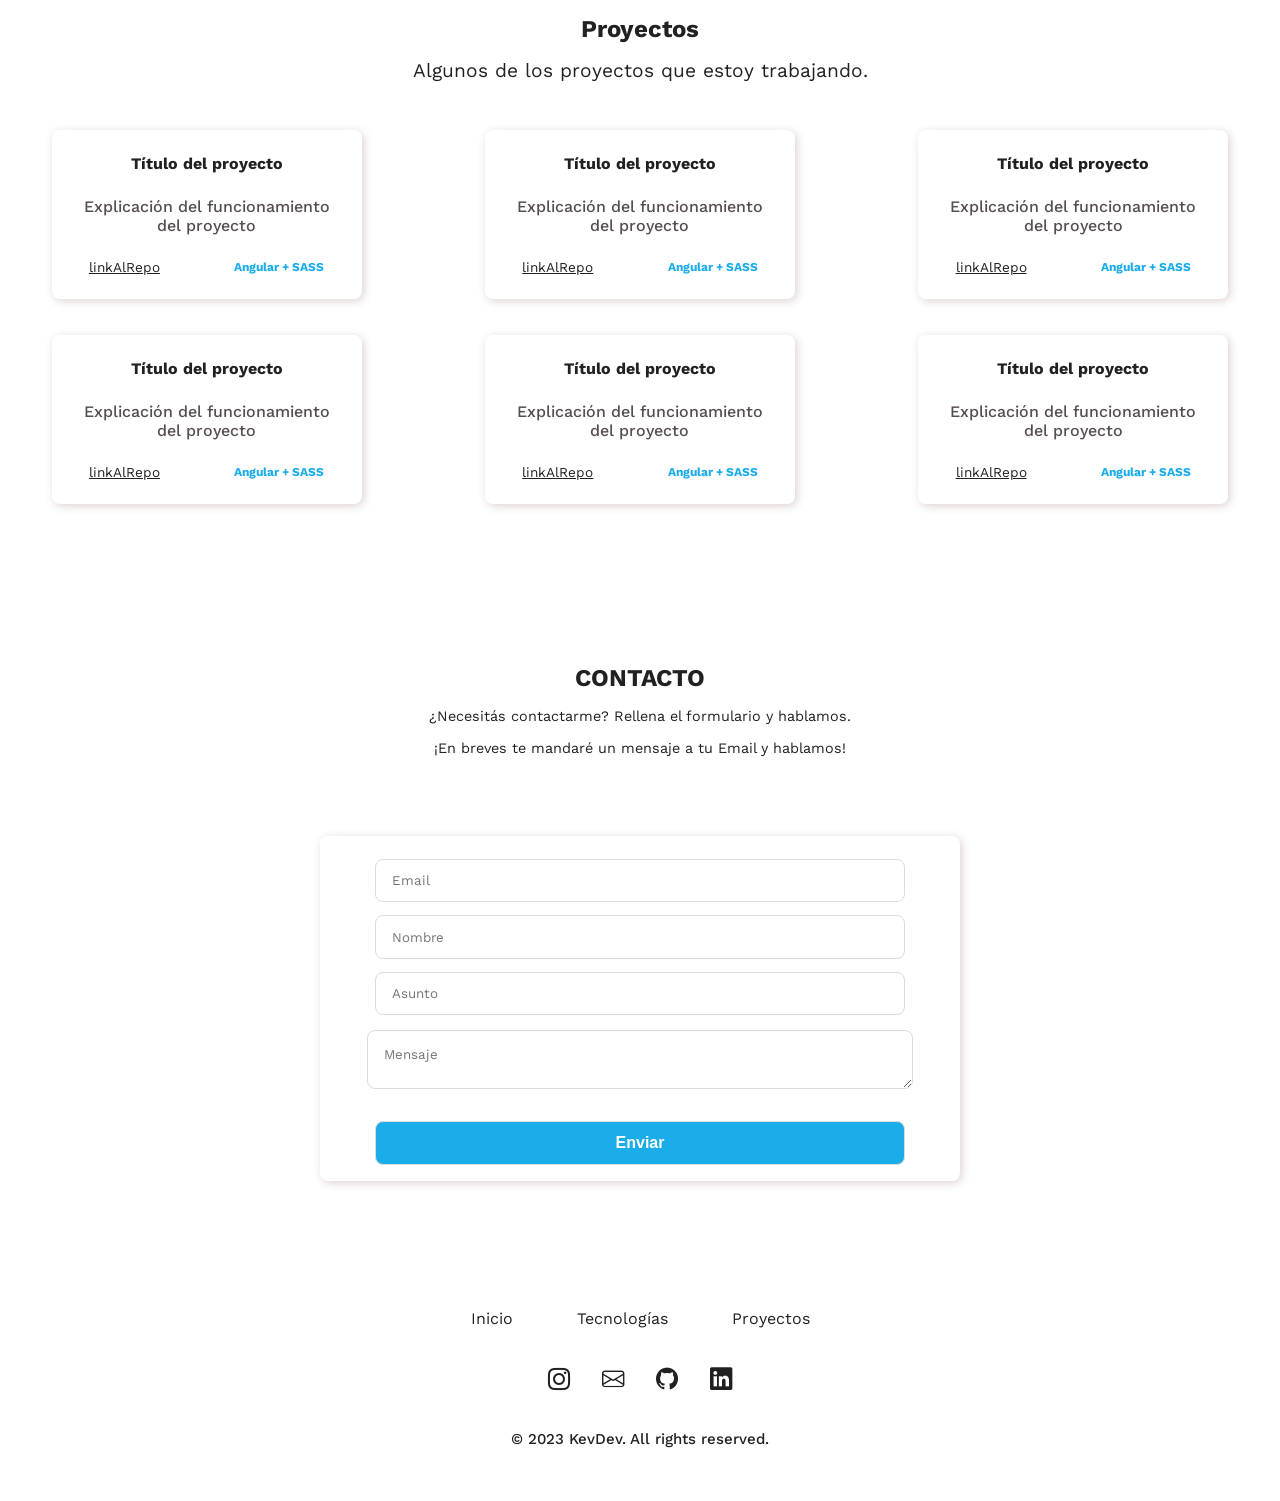
==== commit 8b2cbb55: "'dfadfo'" ====
--- a/index.html
+++ b/index.html
@@ -12,7 +12,11 @@
     <link rel="preconnect" href="https://fonts.gstatic.com" crossorigin>
     <link href="https://fonts.googleapis.com/css2?family=Work+Sans&display=swap" rel="stylesheet">
     <link rel="stylesheet" href="styles.css">
-    <link rel="shortcut icon" href="/Images/KevDev_Favicon.png" type="image/x-icon">
+<<<<<<< HEAD
+    <link rel="shortcut icon" href="KevDev_Favicon.png" type="image/x-icon">
+=======
+    <link rel="shortcut icon" href="Images/KevDev_Favicon.png" type="image/x-icon">
+>>>>>>> 123e39f2fcc44f6bad4738df73eb497e1bf97f0c
     <script defer src="app.js"></script>
 </head>
 
@@ -70,32 +74,32 @@
 
         <div class="tecnologias-container">
             <div class="tecnologia">
-                <img src="/Images/typescript_logo.svg" alt="Logo de Typescript">
+                <img src="typescript_logo.svg" alt="Logo de Typescript">
                 <h4>Typescript</h4>
                 <p>TypeScript es una extensión al lenguaje de programación JavaScript.</p>
             </div>
             <div class="tecnologia">
-                <img src="/Images/angular_logo.svg" alt="Logo de Angular">
+                <img src="angular_logo.svg" alt="Logo de Angular">
                 <h4>Angular</h4>
                 <p>Angular es un framework para desarrollo web en TypeScript hecho por Google.</p>
             </div>
             <div class="tecnologia">
-                <img id="sass_logo" src="/Images/sass_logo.svg" alt="Logo de Sass">
+                <img id="sass_logo" src="sass_logo.svg" alt="Logo de Sass">
                 <h4>SASS</h4>
                 <p>SASS es un pre-procesador del lenguaje de hoja de estilos en cascada.</p>
             </div>
             <div class="tecnologia">
-                <img src="/Images/javascript_logo.svg" alt="Logo de Javascript">
+                <img src="javascript_logo.svg" alt="Logo de Javascript">
                 <h4>Javascript</h4>
                 <p>JavaScript es un lenguaje de programación interpretado, es de estándar ECMAScript.</p>
             </div>
             <div class="tecnologia">
-                <img src="/Images/html5_logo.svg" alt="Logo de HTML">
+                <img src="html5_logo.svg" alt="Logo de HTML">
                 <h4>HTML</h4>
                 <p>HTML es un lenguaje de marcado para el desarrollo web, la base de toda página web.</p>
             </div>
             <div class="tecnologia">
-                <img src="/Images/git_logo.svg" alt="Logo de GIT">
+                <img src="git_logo.svg" alt="Logo de GIT">
                 <h4>Git</h4>
                 <p>Git es un software de control de versiones. Muy importante en proyectos de gran escala.</p>
             </div>
@@ -205,10 +209,10 @@
             <a href="#proyectos">Proyectos</a>
         </div>
         <div class="medio">
-            <a href=""><i class="bi bi-instagram"></i></a>
-            <a href=""><i class="bi bi-envelope"></i></a>
-            <a href=""><i class="bi bi-github"></i></a>
-            <a href=""><i class="bi bi-linkedin"></i></a>
+            <a href="https://www.instagram.com/kevinnmarquez_/" target="_blank"><i class="bi bi-instagram"></i></a>
+            <a href="mailto:kevinvalmarquez@gmail.com" target="_blank"><i class="bi bi-envelope"></i></a>
+            <a href="https://github.com/KevinnARG" target="_blank"><i class="bi bi-github"></i></a>
+            <a href="https://www.linkedin.com/in/kevin-marquez-web/" target="_blank"><i class="bi bi-linkedin"></i></a>
         </div>
         <div class="abajo">
             <h5>&copy; 2023 KevDev. All rights reserved.</h5>
@@ -216,4 +220,4 @@
     </footer>
 </body>
 
-</html>+</html>
